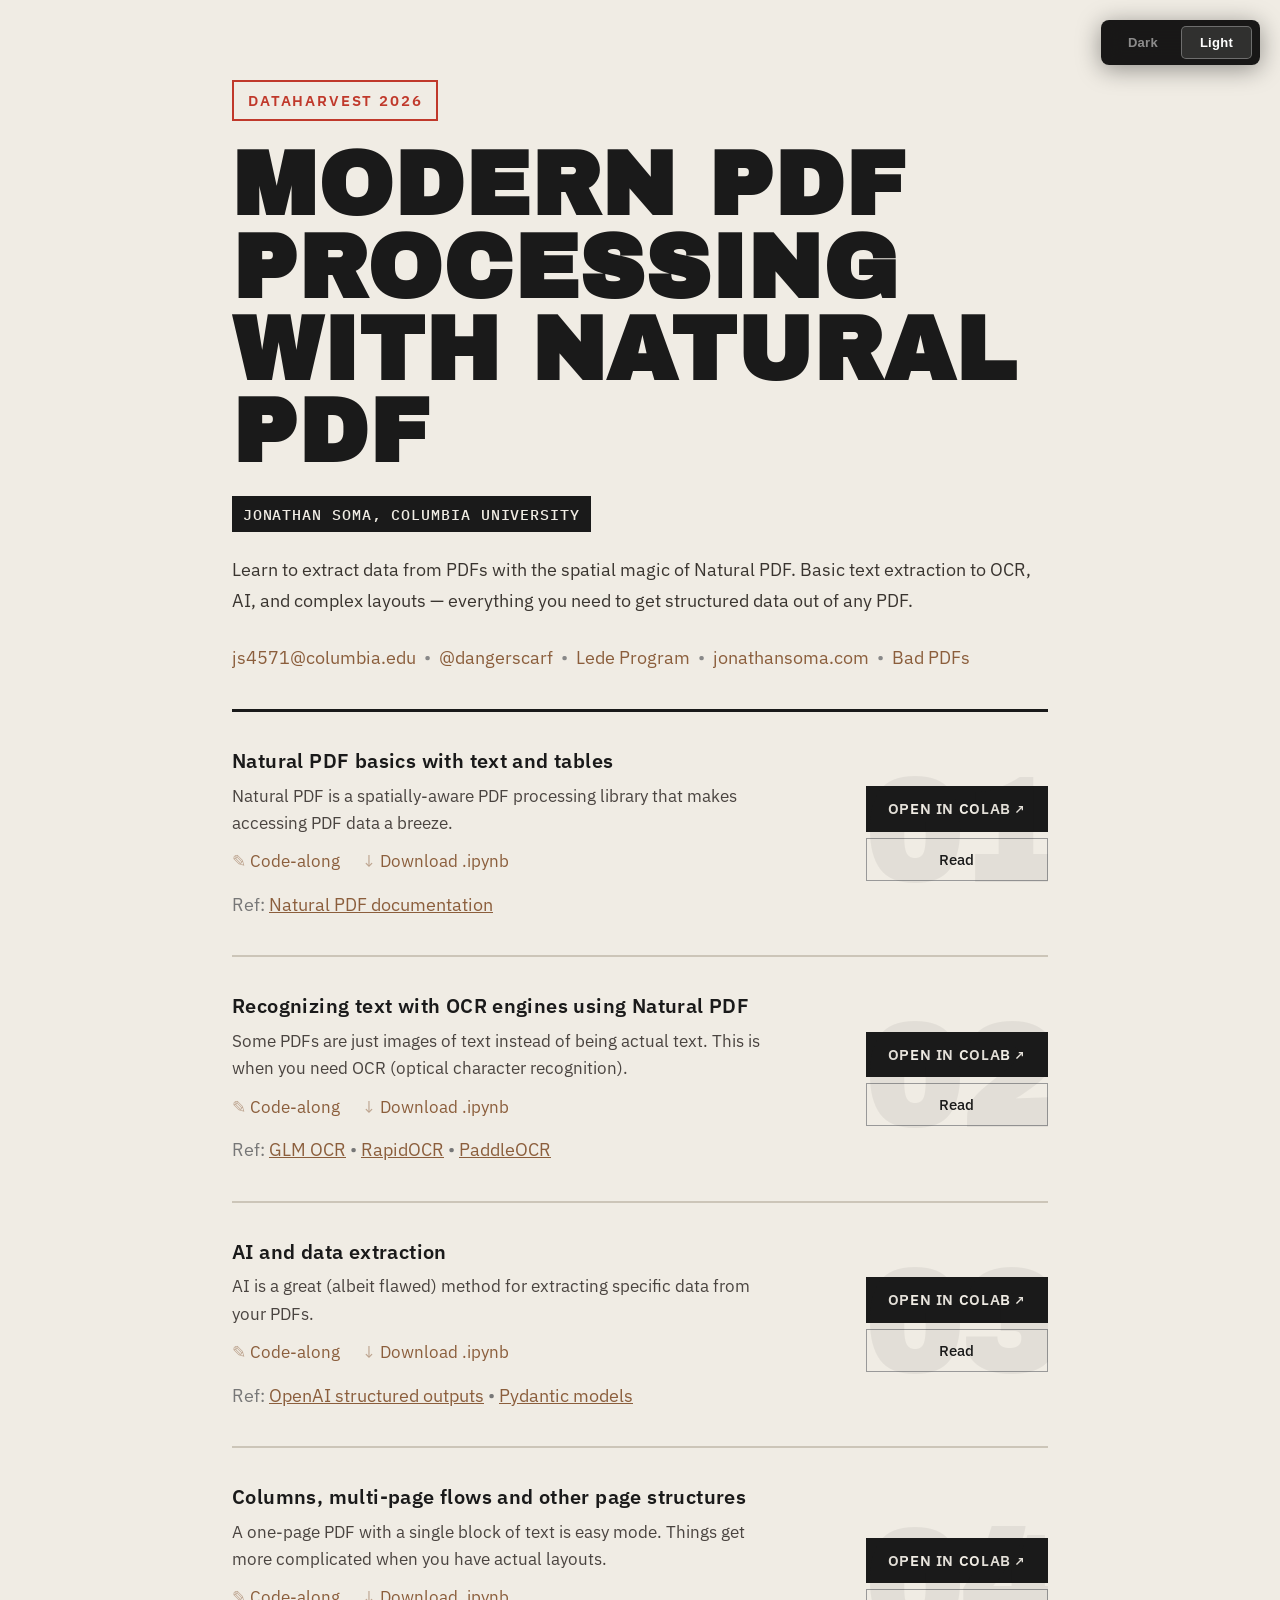
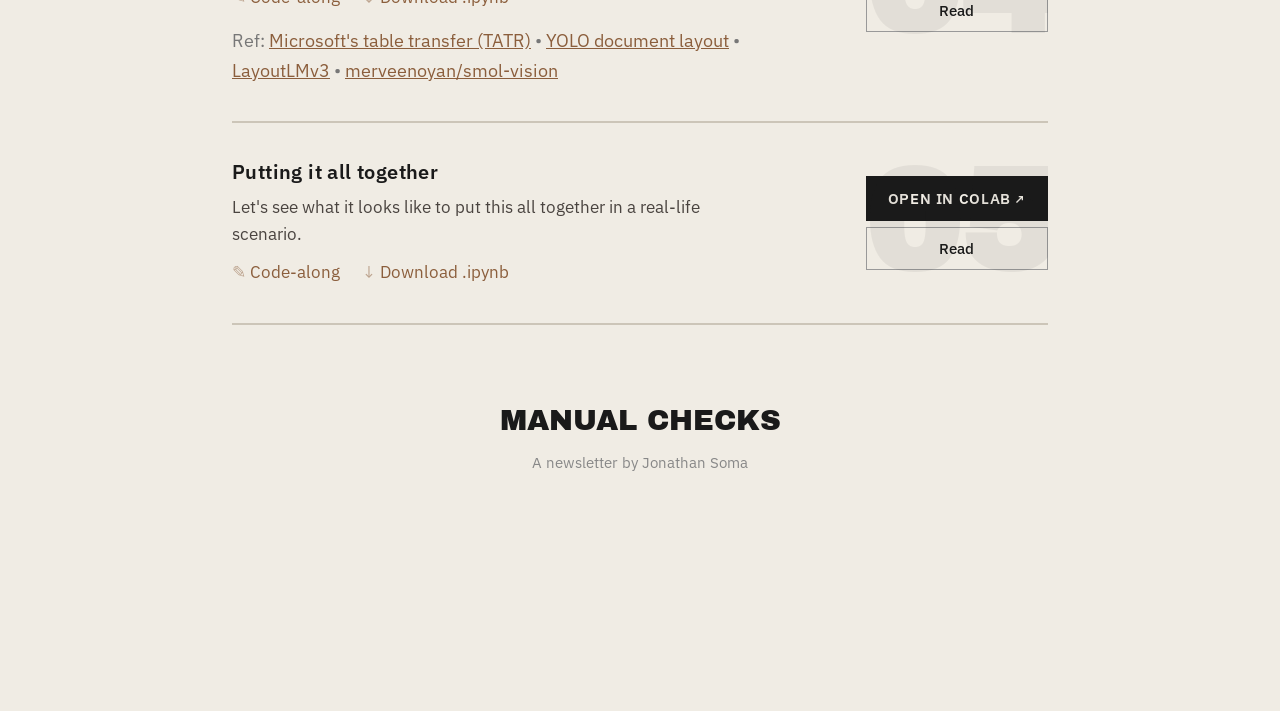
==== docs/index.html @ 84794b60 "Rebuild Natural PDF workshop" ====
<!DOCTYPE html>
<html lang="en">
<head>
    <meta charset="utf-8">
    <meta name="viewport" content="width=device-width, initial-scale=1">
    <title>Modern PDF processing with Natural PDF</title>

    <link rel="preconnect" href="https://fonts.googleapis.com">
    <link rel="preconnect" href="https://fonts.gstatic.com" crossorigin>
    <link href="https://fonts.googleapis.com/css2?family=Playfair+Display:ital,wght@0,400;0,700;1,400;1,700&family=Source+Serif+4:ital,opsz,wght@0,8..60,400;0,8..60,600;1,8..60,400&family=Inter:wght@400;500;600&family=Archivo+Black&family=IBM+Plex+Mono:wght@400;500&family=IBM+Plex+Sans:wght@400;500;600&display=swap" rel="stylesheet">
    <link rel="stylesheet" href="static/base.css">
    
<link rel="stylesheet" href="static/index.css">

    <script>
    // Set theme before paint to avoid FOUC
    (function(){var s=localStorage.getItem('theme');var t=s||(window.matchMedia('(prefers-color-scheme: light)').matches?'light':'dark');document.documentElement.className='theme-'+(t==='dark'?'noir':'broadsheet');})();
    </script>
</head>
<body>

<div class="theme-switcher">
    <button class="active" onclick="setTheme('dark', this)">Dark</button>
    <button onclick="setTheme('light', this)">Light</button>
</div>

<div class="page">
    
<header>
    <div class="conference-label">Dataharvest 2026</div>
    <h1 class="site-title">Modern PDF processing with Natural PDF</h1>
    <p class="site-author">Jonathan Soma, Columbia University</p>
    <div class="site-description"><p>Learn to extract data from PDFs with the spatial magic of Natural PDF. Basic text extraction to OCR, AI, and complex layouts — everything you need to get structured data out of any PDF.</p></div>
    
    <div class="site-meta-links">
        
            <a href="mailto:js4571@columbia.edu">js4571@columbia.edu</a> &nbsp;&bull;&nbsp; 
        
            <a href="https://x.com/dangerscarf">@dangerscarf</a> &nbsp;&bull;&nbsp; 
        
            <a href="https://ledeprogram.com/">Lede Program</a> &nbsp;&bull;&nbsp; 
        
            <a href="https://jonathansoma.com/">jonathansoma.com</a> &nbsp;&bull;&nbsp; 
        
            <a href="https://badpdfs.com/">Bad PDFs</a>
        
    </div>
    
</header>


<hr class="section-divider">




<div class="notebook-card">
    <div class="step-number">01</div>
    <div class="card-content">
        <h3 class="notebook-title"><a href="./natural-pdf/01-natural-pdf-basics-with-text-and-tables-ANSWERS.html">Natural PDF basics with text and tables</a></h3>
        <p class="notebook-desc">Natural PDF is a spatially-aware PDF processing library that makes accessing PDF data a breeze.</p>
        <div class="secondary-actions">
            <a href="https://colab.research.google.com/github/jsoma/natural-pdf-workshop/blob/main/docs/natural-pdf/01-natural-pdf-basics-with-text-and-tables.ipynb" class="action-codealong">Code-along</a>
            <a href="./natural-pdf/01-natural-pdf-basics-with-text-and-tables-ANSWERS.ipynb" class="action-download">Download .ipynb</a>
        </div>
        
        <div class="ref-links">
            <span>Ref:</span>
            
                <a href="https://jsoma.github.io/natural-pdf/">Natural PDF documentation</a>
            
        </div>
        
    </div>
    <div class="card-action">
        <a href="https://colab.research.google.com/github/jsoma/natural-pdf-workshop/blob/main/docs/natural-pdf/01-natural-pdf-basics-with-text-and-tables-ANSWERS.ipynb" class="primary-btn" target="_blank" rel="noopener">Open in Colab</a>
        <a href="./natural-pdf/01-natural-pdf-basics-with-text-and-tables-ANSWERS.html" class="read-btn">Read</a>
    </div>
</div>

<div class="notebook-card">
    <div class="step-number">02</div>
    <div class="card-content">
        <h3 class="notebook-title"><a href="./natural-pdf/02-ocr-and-ai-magic-ANSWERS.html">Recognizing text with OCR engines using Natural PDF</a></h3>
        <p class="notebook-desc">Some PDFs are just images of text instead of being actual text. This is when you need OCR (optical character recognition).</p>
        <div class="secondary-actions">
            <a href="https://colab.research.google.com/github/jsoma/natural-pdf-workshop/blob/main/docs/natural-pdf/02-ocr-and-ai-magic.ipynb" class="action-codealong">Code-along</a>
            <a href="./natural-pdf/02-ocr-and-ai-magic-ANSWERS.ipynb" class="action-download">Download .ipynb</a>
        </div>
        
        <div class="ref-links">
            <span>Ref:</span>
            
                <a href="https://huggingface.co/zai-org/GLM-OCR">GLM OCR</a> &bull; 
            
                <a href="https://github.com/rapidai/rapidocr">RapidOCR</a> &bull; 
            
                <a href="https://www.paddleocr.ai/latest/en/index.html">PaddleOCR</a>
            
        </div>
        
    </div>
    <div class="card-action">
        <a href="https://colab.research.google.com/github/jsoma/natural-pdf-workshop/blob/main/docs/natural-pdf/02-ocr-and-ai-magic-ANSWERS.ipynb" class="primary-btn" target="_blank" rel="noopener">Open in Colab</a>
        <a href="./natural-pdf/02-ocr-and-ai-magic-ANSWERS.html" class="read-btn">Read</a>
    </div>
</div>

<div class="notebook-card">
    <div class="step-number">03</div>
    <div class="card-content">
        <h3 class="notebook-title"><a href="./natural-pdf/03-ai-and-data-extraction-ANSWERS.html">AI and data extraction</a></h3>
        <p class="notebook-desc">AI is a great (albeit flawed) method for extracting specific data from your PDFs.</p>
        <div class="secondary-actions">
            <a href="https://colab.research.google.com/github/jsoma/natural-pdf-workshop/blob/main/docs/natural-pdf/03-ai-and-data-extraction.ipynb" class="action-codealong">Code-along</a>
            <a href="./natural-pdf/03-ai-and-data-extraction-ANSWERS.ipynb" class="action-download">Download .ipynb</a>
        </div>
        
        <div class="ref-links">
            <span>Ref:</span>
            
                <a href="https://platform.openai.com/docs/guides/structured-outputs">OpenAI structured outputs</a> &bull; 
            
                <a href="https://docs.pydantic.dev/latest/concepts/models/">Pydantic models</a>
            
        </div>
        
    </div>
    <div class="card-action">
        <a href="https://colab.research.google.com/github/jsoma/natural-pdf-workshop/blob/main/docs/natural-pdf/03-ai-and-data-extraction-ANSWERS.ipynb" class="primary-btn" target="_blank" rel="noopener">Open in Colab</a>
        <a href="./natural-pdf/03-ai-and-data-extraction-ANSWERS.html" class="read-btn">Read</a>
    </div>
</div>

<div class="notebook-card">
    <div class="step-number">04</div>
    <div class="card-content">
        <h3 class="notebook-title"><a href="./natural-pdf/04-page-structure-ANSWERS.html">Columns, multi-page flows and other page structures</a></h3>
        <p class="notebook-desc">A one-page PDF with a single block of text is easy mode. Things get more complicated when you have actual layouts.</p>
        <div class="secondary-actions">
            <a href="https://colab.research.google.com/github/jsoma/natural-pdf-workshop/blob/main/docs/natural-pdf/04-page-structure.ipynb" class="action-codealong">Code-along</a>
            <a href="./natural-pdf/04-page-structure-ANSWERS.ipynb" class="action-download">Download .ipynb</a>
        </div>
        
        <div class="ref-links">
            <span>Ref:</span>
            
                <a href="https://github.com/microsoft/table-transformer">Microsoft's table transfer (TATR)</a> &bull; 
            
                <a href="https://github.com/opendatalab/DocLayout-YOLO/">YOLO document layout</a> &bull; 
            
                <a href="https://huggingface.co/docs/transformers/en/model_doc/layoutlmv3">LayoutLMv3</a> &bull; 
            
                <a href="https://github.com/merveenoyan/smol-vision">merveenoyan/smol-vision</a>
            
        </div>
        
    </div>
    <div class="card-action">
        <a href="https://colab.research.google.com/github/jsoma/natural-pdf-workshop/blob/main/docs/natural-pdf/04-page-structure-ANSWERS.ipynb" class="primary-btn" target="_blank" rel="noopener">Open in Colab</a>
        <a href="./natural-pdf/04-page-structure-ANSWERS.html" class="read-btn">Read</a>
    </div>
</div>

<div class="notebook-card">
    <div class="step-number">05</div>
    <div class="card-content">
        <h3 class="notebook-title"><a href="./natural-pdf/05-final-boss-ANSWERS.html">Putting it all together</a></h3>
        <p class="notebook-desc">Let's see what it looks like to put this all together in a real-life scenario.</p>
        <div class="secondary-actions">
            <a href="https://colab.research.google.com/github/jsoma/natural-pdf-workshop/blob/main/docs/natural-pdf/05-final-boss.ipynb" class="action-codealong">Code-along</a>
            <a href="./natural-pdf/05-final-boss-ANSWERS.ipynb" class="action-download">Download .ipynb</a>
        </div>
        
    </div>
    <div class="card-action">
        <a href="https://colab.research.google.com/github/jsoma/natural-pdf-workshop/blob/main/docs/natural-pdf/05-final-boss-ANSWERS.ipynb" class="primary-btn" target="_blank" rel="noopener">Open in Colab</a>
        <a href="./natural-pdf/05-final-boss-ANSWERS.html" class="read-btn">Read</a>
    </div>
</div>




<footer class="site-footer">
    <div class="newsletter-signup">
        <p class="newsletter-title">Manual Checks</p>
<p class="newsletter-desc">A newsletter by Jonathan Soma</p>
<script async src="https://subscribe-forms.beehiiv.com/embed.js"></script>
<iframe src="https://subscribe-forms.beehiiv.com/74449fe6-9aee-4fca-81ec-c07b8588210f" class="newsletter-embed beehiiv-embed" data-test-id="beehiiv-embed" frameborder="0" scrolling="no"></iframe>

    </div>
</footer>


</div>

<script>
function setTheme(theme, btn) {
    var darkNames = {'dark':1, 'noir':1};
    var cls = darkNames[theme] ? 'noir' : 'broadsheet';
    document.documentElement.className = 'theme-' + cls;
    document.querySelectorAll('.theme-switcher button').forEach(function(b) { b.classList.remove('active'); });
    btn.classList.add('active');
    localStorage.setItem('theme', darkNames[theme] ? 'dark' : 'light');
}

// Sync button active state (theme already set by head script)
(function() {
    var saved = localStorage.getItem('theme');
    var theme = saved || (window.matchMedia('(prefers-color-scheme: light)').matches ? 'light' : 'dark');
    var label = theme === 'dark' ? 'Dark' : 'Light';
    document.querySelectorAll('.theme-switcher button').forEach(function(b) {
        b.classList.toggle('active', b.textContent.trim() === label);
    });
})();

window.matchMedia('(prefers-color-scheme: light)').addEventListener('change', function(e) {
    if (!localStorage.getItem('theme')) {
        var cls = e.matches ? 'broadsheet' : 'noir';
        document.documentElement.className = 'theme-' + cls;
        var label = e.matches ? 'Light' : 'Dark';
        document.querySelectorAll('.theme-switcher button').forEach(function(b) {
            b.classList.toggle('active', b.textContent.trim() === label);
        });
    }
});
</script>

<script>
// Detect blocked newsletter iframes and show a fallback link
(function() {
    function replaceWithLink(iframe, src) {
        var link = document.createElement('a');
        link.href = src;
        link.className = 'newsletter-fallback-btn';
        link.innerHTML = 'Subscribe to the newsletter &rarr;';
        iframe.replaceWith(link);
        // Also hide the beehiiv script tag if present
        var scripts = document.querySelectorAll('.newsletter-signup script');
        scripts.forEach(function(s) { s.remove(); });
    }
    document.querySelectorAll('.newsletter-signup iframe').forEach(function(iframe) {
        var src = iframe.src;
        if (!src) return;
        // Check iframe dimensions after it settles — blocked iframes
        // typically render as 0-height or very small
        var timer = setTimeout(function() {
            var h = iframe.offsetHeight || iframe.getBoundingClientRect().height;
            if (h < 20) {
                replaceWithLink(iframe, src);
            }
        }, 3000);
    });
})();
</script>
</body>
</html>
---- docs/static/base.css ----
/* ================================================================
   THEME SWITCHER
   ================================================================ */
.theme-switcher {
    position: fixed;
    top: 20px;
    right: 20px;
    z-index: 9999;
    display: flex;
    gap: 4px;
    padding: 6px 8px;
    border-radius: 8px;
    background: rgba(0,0,0,0.9);
    backdrop-filter: blur(10px);
    box-shadow: 0 4px 24px rgba(0,0,0,0.4);
}
.theme-switcher button {
    padding: 8px 18px;
    border: 1.5px solid transparent;
    border-radius: 5px;
    cursor: pointer;
    font-size: 13px;
    font-weight: 600;
    letter-spacing: 0.02em;
    transition: all 0.2s;
    color: rgba(255,255,255,0.5);
    background: transparent;
    font-family: -apple-system, sans-serif;
}
.theme-switcher button:hover {
    color: white;
}
.theme-switcher button.active {
    color: white;
    border-color: rgba(255,255,255,0.3);
    background: rgba(255,255,255,0.1);
}

/* ================================================================
   RESET
   ================================================================ */
*, *::before, *::after { box-sizing: border-box; margin: 0; padding: 0; }
a { text-decoration: none; }

/* ================================================================
   SHARED STRUCTURE
   ================================================================ */
body {
    min-height: 100vh;
    transition: background-color 0.5s;
}
.page {
    max-width: 860px;
    margin: 0 auto;
    padding: 80px 32px 120px;
}

/* ================================================================
   NEWSLETTER FALLBACK BUTTON
   ================================================================ */
.newsletter-fallback-btn {
    display: inline-block;
    padding: 12px 28px;
    border-radius: 4px;
    font-weight: 600;
    letter-spacing: 0.03em;
    text-decoration: none;
    transition: all 0.15s;
    margin-top: 0.5em;
}
.theme-noir .newsletter-fallback-btn {
    font-family: 'Inter', sans-serif;
    font-size: 0.85em;
    color: #111;
    background: #c0392b;
    border: 1px solid #c0392b;
}
.theme-noir .newsletter-fallback-btn:hover {
    background: #e74c3c;
    border-color: #e74c3c;
}
.theme-broadsheet .newsletter-fallback-btn {
    font-family: 'IBM Plex Sans', sans-serif;
    font-size: 0.9em;
    color: #f0ece4;
    background: #c0392b;
    border: 2px solid #c0392b;
    text-transform: uppercase;
}
.theme-broadsheet .newsletter-fallback-btn:hover {
    background: #a02a1e;
    border-color: #a02a1e;
}

/* ================================================================
   RESPONSIVE
   ================================================================ */
@media (max-width: 640px) {
    .theme-switcher {
        top: auto;
        bottom: 12px;
        right: 12px;
        left: 12px;
        justify-content: center;
    }
    .page { padding: 60px 20px 100px; }
}
---- docs/static/index.css ----
/* ================================================================
   SHARED STRUCTURAL
   ================================================================ */
.notebook-card { position: relative; }

.secondary-actions {
    display: flex;
    flex-wrap: wrap;
    gap: 0.3em 1.2em;
    margin-top: 0.6em;
}
.secondary-actions a {
    transition: all 0.15s;
}

.ref-links {
    margin-top: 0.8em;
}
.ref-links span {
    display: inline;
}
.ref-links a {
    transition: color 0.15s;
}

.primary-btn::after {
    content: ' \2197';
    font-size: 0.85em;
}

.action-codealong::before {
    content: '\270E  ';
    opacity: 0.5;
}
.action-download::before {
    content: '\2193  ';
    opacity: 0.5;
}

.section-downloads {
    margin-top: 1.5em;
}
.section-download-btn::before {
    content: '\2193  ';
    opacity: 0.5;
}

/* ================================================================

   THEME: NOIR
   Dark, editorial. Giant italic serif. Ruled rows.

   ================================================================ */
.theme-noir {
    background: #111;
    color: #999;
    font-family: 'Source Serif 4', Georgia, serif;
    font-size: 19px;
    line-height: 1.6;
}

.theme-noir .page { max-width: 820px; }

.theme-noir .conference-label {
    font-family: 'Inter', sans-serif;
    font-size: 0.7em;
    font-weight: 600;
    letter-spacing: 0.18em;
    text-transform: uppercase;
    color: #c0392b;
    margin-bottom: 1.2em;
}

.theme-noir .site-title {
    font-family: 'Playfair Display', serif;
    font-size: clamp(3.2em, 7vw, 5em);
    font-weight: 400;
    font-style: italic;
    color: #f0ece4;
    line-height: 1.08;
    margin-bottom: 0.4em;
    letter-spacing: -0.01em;
}

.theme-noir .site-author {
    font-family: 'Inter', sans-serif;
    font-size: 0.85em;
    color: #666;
    margin-bottom: 1.2em;
}

.theme-noir .site-description {
    font-size: 1em;
    color: #777;
    line-height: 1.65;
    margin-bottom: 0.3em;
}
.theme-noir .site-description strong {
    color: #e8e4dc;
    font-weight: 600;
}

.theme-noir .site-meta-links {
    font-family: 'Inter', sans-serif;
    font-size: 0.85em;
    color: #555;
    margin-top: 1.5em;
}
.theme-noir .site-meta-links a {
    color: #888;
}
.theme-noir .site-meta-links a:hover {
    color: #f0ece4;
}

.theme-noir .section-divider {
    border: none;
    margin: 2em 0 0;
}

.theme-noir .section-download-btn {
    display: inline-block;
    font-family: 'Inter', sans-serif;
    font-size: 0.8em;
    color: #bbb;
    letter-spacing: 0.02em;
    transition: color 0.15s;
}
.theme-noir .section-download-btn:hover {
    color: #e8e4dc;
}

.theme-noir .notebook-card {
    display: grid;
    grid-template-columns: 48px 1fr auto;
    gap: 0 24px;
    align-items: start;
    padding: 1.8em 0;
    border-top: 1px solid #222;
}
.theme-noir .notebook-card:last-of-type {
    border-bottom: 1px solid #222;
}

.theme-noir .step-number {
    font-family: 'Playfair Display', serif;
    font-size: 1.05em;
    color: #c0392b;
    padding-top: 2px;
    font-style: italic;
}

.theme-noir .card-content {
    min-width: 0;
}

.theme-noir .notebook-title {
    font-family: 'Inter', sans-serif;
    font-size: 0.9em;
    font-weight: 600;
    color: #e8e4dc;
    margin-bottom: 0.35em;
    line-height: 1.3;
}
.theme-noir .notebook-title a {
    color: inherit;
}
.theme-noir .notebook-title a:hover {
    color: #c0392b;
}

.theme-noir .notebook-desc {
    font-size: 0.9em;
    color: #666;
    line-height: 1.55;
}

.theme-noir .card-action {
    padding-top: 2px;
    display: flex;
    flex-direction: column;
    gap: 6px;
}

.theme-noir .primary-btn {
    display: inline-block;
    font-family: 'Inter', sans-serif;
    font-size: 0.7em;
    font-weight: 500;
    color: #e8e4dc;
    border: 1px solid #444;
    padding: 8px 20px;
    border-radius: 4px;
    white-space: nowrap;
    transition: all 0.15s;
}
.theme-noir .primary-btn:hover {
    border-color: #e8e4dc;
    background: #e8e4dc;
    color: #111;
}

.theme-noir .read-btn {
    display: inline-block;
    font-family: 'Inter', sans-serif;
    font-size: 0.7em;
    font-weight: 500;
    color: #888;
    border: 1px solid #333;
    padding: 7px 20px;
    border-radius: 4px;
    white-space: nowrap;
    transition: all 0.15s;
    text-align: center;
}
.theme-noir .read-btn:hover {
    color: #e8e4dc;
    border-color: #666;
}

.theme-noir .secondary-actions {
    grid-column: 2 / -1;
    margin-top: 0.6em;
    margin-bottom: 0.3em;
}
.theme-noir .secondary-actions a {
    font-family: 'Inter', sans-serif;
    font-size: 0.8em;
    color: #bbb;
    letter-spacing: 0.02em;
}
.theme-noir .secondary-actions a:hover {
    color: #e8e4dc;
}

.theme-noir .ref-links {
    grid-column: 2 / -1;
    font-family: 'Inter', sans-serif;
    font-size: 0.85em;
    color: #555;
}
.theme-noir .ref-links span { color: #555; }
.theme-noir .ref-links a { color: #9a8a7a; }
.theme-noir .ref-links a:hover { color: #c0392b; }

.theme-noir .site-footer {
    margin-top: 4em;
    font-family: 'Inter', sans-serif;
}
.theme-noir .newsletter-title {
    font-family: 'Playfair Display', serif;
    font-size: 1.5em;
    font-style: italic;
    color: #e8e4dc;
    margin-bottom: 0.2em;
}
.theme-noir .newsletter-desc {
    font-size: 0.8em;
    color: #666;
    margin-bottom: 0.5em;
}
.theme-noir .newsletter-signup {
    background: #111;
    text-align: center;
}
.theme-noir .newsletter-embed {
    width: 100%;
    max-width: 480px;
    height: 100px;
}

/* ================================================================

   THEME: BROADSHEET
   Light, massive condensed type. Monospace body.

   ================================================================ */
.theme-broadsheet {
    background: #f0ece4;
    color: #3a3530;
    font-family: 'IBM Plex Sans', -apple-system, sans-serif;
    font-size: 18px;
    line-height: 1.65;
}

.theme-broadsheet .page { max-width: 880px; }

.theme-broadsheet .conference-label {
    display: inline-block;
    font-family: 'IBM Plex Sans', sans-serif;
    font-size: 0.85em;
    font-weight: 600;
    letter-spacing: 0.12em;
    text-transform: uppercase;
    color: #c0392b;
    border: 2px solid #c0392b;
    padding: 6px 14px;
    margin-bottom: 1.5em;
}

.theme-broadsheet .site-title {
    font-family: 'Archivo Black', Impact, sans-serif;
    font-size: clamp(2.8em, 7vw, 5em);
    font-weight: 800;
    color: #1a1a1a;
    line-height: 0.92;
    text-transform: uppercase;
    margin-bottom: 0.25em;
    letter-spacing: 0.01em;
}

.theme-broadsheet .site-author {
    display: inline-block;
    font-family: 'IBM Plex Mono', monospace;
    font-size: 0.85em;
    font-weight: 500;
    text-transform: uppercase;
    letter-spacing: 0.06em;
    color: #f0ece4;
    background: #1a1a1a;
    padding: 0.35em 0.7em;
    margin-bottom: 1.5em;
}

.theme-broadsheet .site-description {
    font-size: 1em;
    color: #3a3530;
    line-height: 1.7;
    margin-bottom: 0.3em;
}
.theme-broadsheet .site-description strong {
    color: #1a1a1a;
    font-weight: 600;
    text-decoration: underline;
    text-decoration-thickness: 2px;
    text-underline-offset: 3px;
}

.theme-broadsheet .site-meta-links {
    font-size: 1em;
    color: #888;
    margin-top: 1.5em;
}
.theme-broadsheet .site-meta-links a { color: #8b5e3c; }
.theme-broadsheet .site-meta-links a:hover { color: #c0392b; }

.theme-broadsheet .section-divider {
    border: none;
    border-top: 3px solid #1a1a1a;
    margin: 2em 0 0;
}

.theme-broadsheet .section-download-btn {
    display: inline-block;
    font-size: 0.95em;
    color: #8b5e3c;
    transition: color 0.15s;
}
.theme-broadsheet .section-download-btn:hover {
    color: #c0392b;
}

.theme-broadsheet .notebook-card {
    display: grid;
    grid-template-columns: 1fr auto;
    gap: 0 32px;
    align-items: start;
    padding: 2em 0;
    border-bottom: 2px solid #ccc5b8;
    overflow: hidden;
}

.theme-broadsheet .step-number {
    position: absolute;
    right: -8px;
    top: 50%;
    transform: translateY(-50%);
    font-family: 'Archivo Black', Impact, sans-serif;
    font-size: 8em;
    font-weight: 900;
    color: #1a1a1a;
    opacity: 0.06;
    line-height: 1;
    pointer-events: none;
}

.theme-broadsheet .card-content { min-width: 0; }

.theme-broadsheet .notebook-title {
    font-family: 'IBM Plex Sans', sans-serif;
    font-size: 1.1em;
    font-weight: 600;
    color: #1a1a1a;
    margin-bottom: 0.4em;
    line-height: 1.3;
    letter-spacing: 0.02em;
}
.theme-broadsheet .notebook-title a {
    color: inherit;
}
.theme-broadsheet .notebook-title a:hover {
    color: #c0392b;
}

.theme-broadsheet .notebook-desc {
    font-size: 0.95em;
    color: #4a4440;
    line-height: 1.6;
    max-width: 540px;
}

.theme-broadsheet .card-action {
    padding-top: 0;
    align-self: center;
    display: flex;
    flex-direction: column;
    gap: 6px;
}

.theme-broadsheet .primary-btn {
    display: inline-block;
    font-family: 'IBM Plex Sans', sans-serif;
    font-size: 0.85em;
    font-weight: 600;
    text-transform: uppercase;
    letter-spacing: 0.04em;
    color: #f0ece4;
    background: #1a1a1a;
    padding: 10px 22px;
    white-space: nowrap;
    transition: all 0.15s;
    text-align: center;
}
.theme-broadsheet .primary-btn:hover {
    background: #c0392b;
}

.theme-broadsheet .read-btn {
    display: inline-block;
    font-family: 'IBM Plex Sans', sans-serif;
    font-size: 0.85em;
    font-weight: 500;
    color: #1a1a1a;
    border: 1.5px solid #999;
    padding: 8px 22px;
    white-space: nowrap;
    transition: all 0.15s;
    text-align: center;
}
.theme-broadsheet .read-btn:hover {
    border-color: #1a1a1a;
    background: #1a1a1a;
    color: #f0ece4;
}

.theme-broadsheet .secondary-actions {
    grid-column: 1 / -1;
}
.theme-broadsheet .secondary-actions a {
    font-size: 0.95em;
    color: #8b5e3c;
}
.theme-broadsheet .secondary-actions a:hover { color: #c0392b; }

.theme-broadsheet .ref-links {
    grid-column: 1 / -1;
    font-size: 1em;
    color: #777;
}
.theme-broadsheet .ref-links span { color: #777; }
.theme-broadsheet .ref-links a { color: #8b5e3c; text-decoration: underline; }
.theme-broadsheet .ref-links a:hover { color: #c0392b; }

.theme-broadsheet .site-footer {
    margin-top: 4em;
}
.theme-broadsheet .newsletter-title {
    font-family: 'Archivo Black', sans-serif;
    font-size: 1.6em;
    text-transform: uppercase;
    color: #1a1a1a;
    margin-bottom: 0.2em;
}
.theme-broadsheet .newsletter-desc {
    font-size: 0.85em;
    color: #888;
    margin-bottom: 0.5em;
}
.theme-broadsheet .newsletter-signup {
    background: #f0ece4;
    text-align: center;
}
.theme-broadsheet .newsletter-embed {
    width: 100%;
    max-width: 480px;
    height: 100px;
}

/* ================================================================
   RESPONSIVE
   ================================================================ */
@media (max-width: 640px) {
    .theme-noir .notebook-card,
    .theme-broadsheet .notebook-card {
        grid-template-columns: 1fr;
        gap: 0.5em 0;
    }
    .theme-noir .step-number { margin-bottom: 0.3em; }
    .theme-broadsheet .step-number { display: none; }
    .theme-noir .card-action,
    .theme-broadsheet .card-action {
        grid-column: 1;
        margin-top: 0.8em;
    }
    .theme-noir .primary-btn,
    .theme-broadsheet .primary-btn,
    .theme-noir .read-btn,
    .theme-broadsheet .read-btn {
        text-align: center;
    }
    .theme-noir .secondary-actions,
    .theme-broadsheet .secondary-actions,
    .theme-noir .ref-links,
    .theme-broadsheet .ref-links {
        grid-column: 1;
    }
}
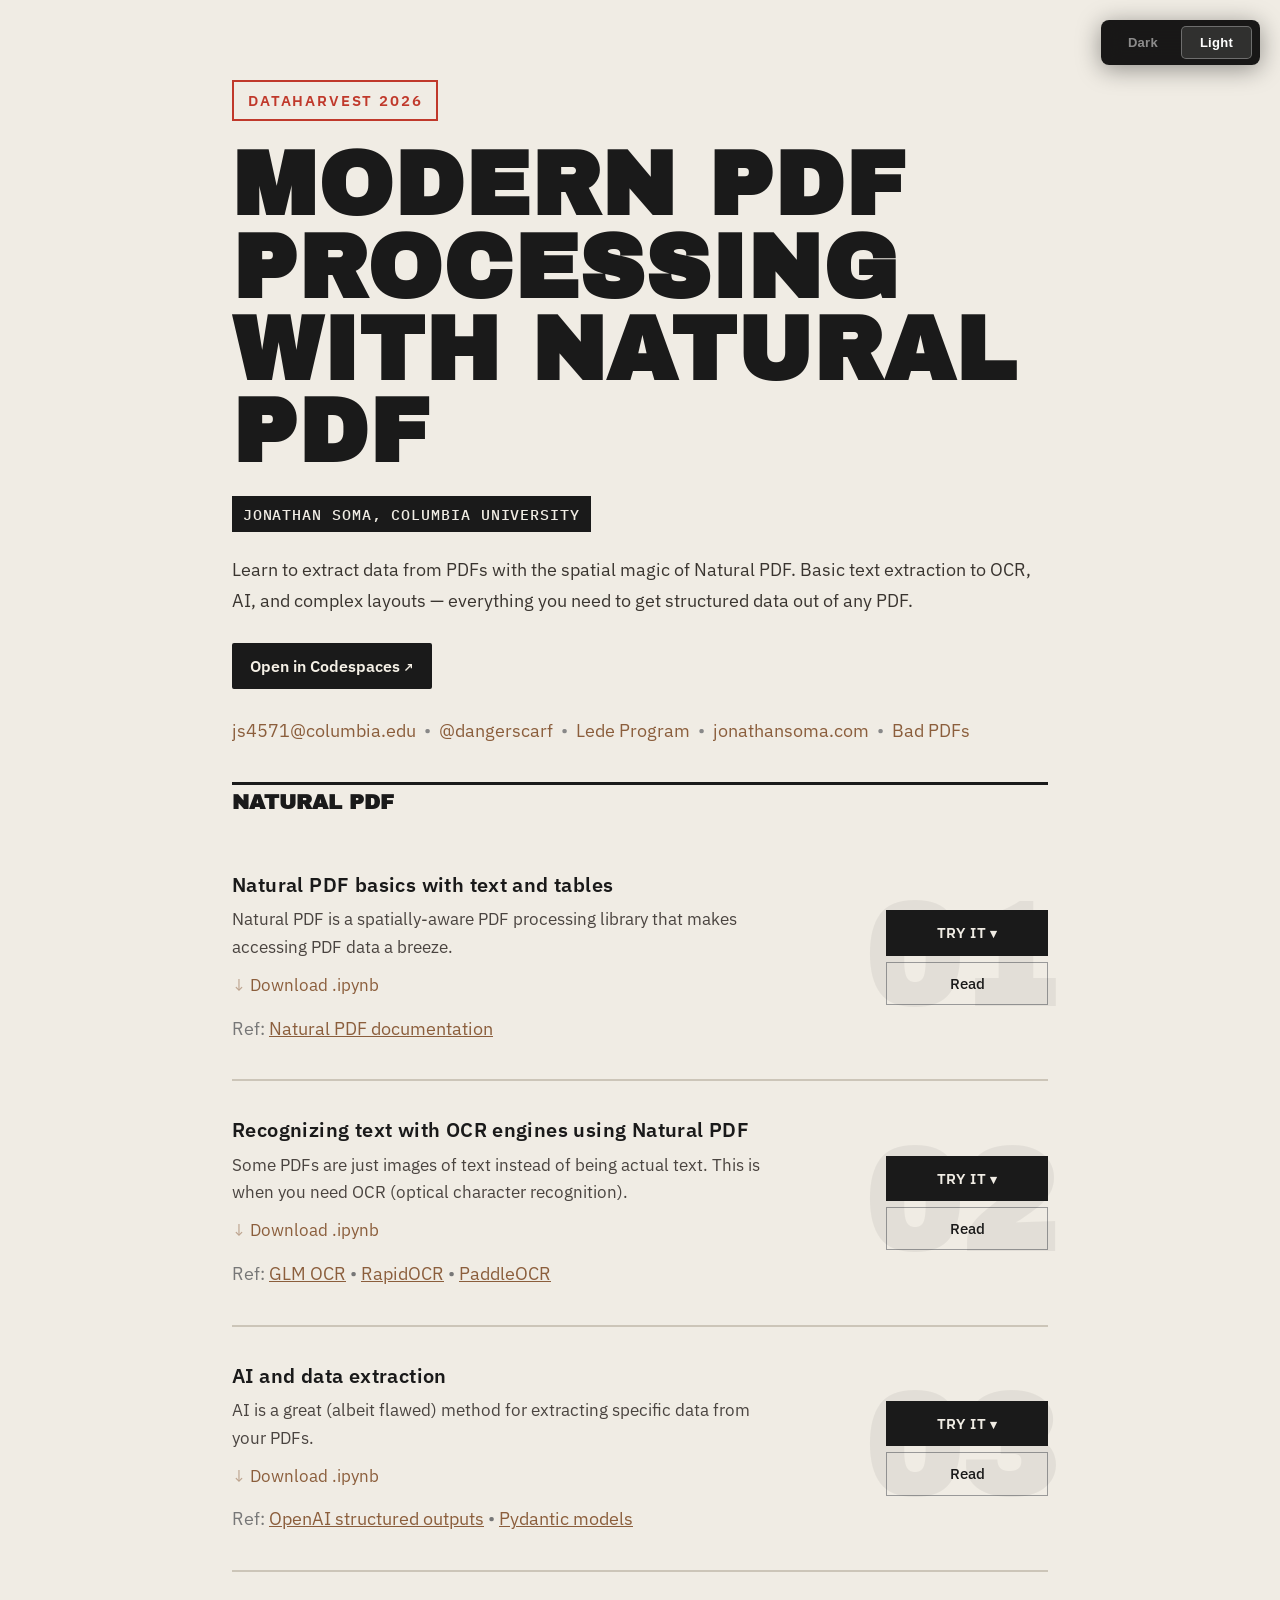
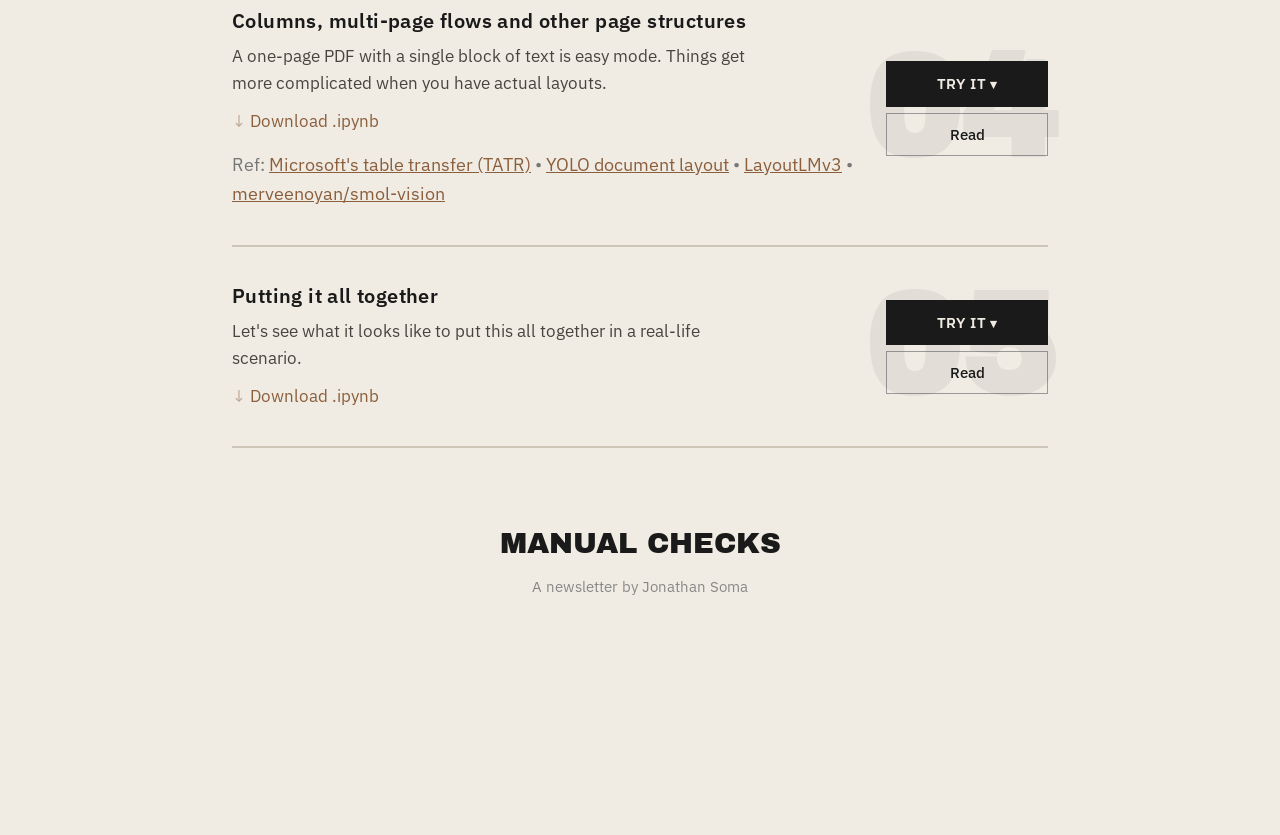
==== commit 322316e7: "devcontainer" ====
--- a/docs/index.html
+++ b/docs/index.html
@@ -4,6 +4,29 @@
     <meta charset="utf-8">
     <meta name="viewport" content="width=device-width, initial-scale=1">
     <title>Modern PDF processing with Natural PDF</title>
+    
+    <meta name="description" content="Learn to extract data from PDFs with the spatial magic of Natural PDF. Basic text extraction to OCR, AI, and complex layouts — everything you need to get structured data out of any PDF.">
+    <meta name="author" content="Jonathan Soma, Columbia University">
+    <link rel="canonical" href="https://jsoma.github.io/natural-pdf-workshop/">
+    
+    
+    
+    <meta property="og:title" content="Modern PDF processing with Natural PDF">
+    <meta property="og:description" content="Learn to extract data from PDFs with the spatial magic of Natural PDF. Basic text extraction to OCR, AI, and complex layouts — everything you need to get structured data out of any PDF.">
+    <meta property="og:type" content="website">
+    <meta property="og:url" content="https://jsoma.github.io/natural-pdf-workshop/">
+    <meta property="og:site_name" content="Modern PDF processing with Natural PDF">
+    <meta property="og:image" content="https://jsoma.github.io/natural-pdf-workshop/social-image.svg">
+    <meta property="og:image:width" content="1200">
+    <meta property="og:image:height" content="630">
+    <meta property="og:image:alt" content="Modern PDF processing with Natural PDF preview">
+    <meta name="twitter:card" content="summary_large_image">
+    <meta name="twitter:title" content="Modern PDF processing with Natural PDF">
+    <meta name="twitter:description" content="Learn to extract data from PDFs with the spatial magic of Natural PDF. Basic text extraction to OCR, AI, and complex layouts — everything you need to get structured data out of any PDF.">
+    <meta name="twitter:image" content="https://jsoma.github.io/natural-pdf-workshop/social-image.svg">
+    <meta name="twitter:image:alt" content="Modern PDF processing with Natural PDF preview">
+    <meta name="twitter:creator" content="@dangerscarf">
+    
 
     <link rel="preconnect" href="https://fonts.googleapis.com">
     <link rel="preconnect" href="https://fonts.gstatic.com" crossorigin>
@@ -32,6 +55,14 @@
     <p class="site-author">Jonathan Soma, Columbia University</p>
     <div class="site-description"><p>Learn to extract data from PDFs with the spatial magic of Natural PDF. Basic text extraction to OCR, AI, and complex layouts — everything you need to get structured data out of any PDF.</p></div>
     
+    <div class="site-actions">
+        
+        <a href="https://codespaces.new/jsoma/natural-pdf-workshop?ref=main" class="site-action-btn site-action-codespaces site-action-highlight" target="_blank" rel="noopener">Open in Codespaces</a>
+        
+    </div>
+    
+    
+    
     <div class="site-meta-links">
         
             <a href="mailto:js4571@columbia.edu">js4571@columbia.edu</a> &nbsp;&bull;&nbsp; 
@@ -50,7 +81,7 @@
 
 
 <hr class="section-divider">
-
+<h2 class="section-title">Natural PDF</h2>
 
 
 
@@ -59,10 +90,13 @@
     <div class="card-content">
         <h3 class="notebook-title"><a href="./natural-pdf/01-natural-pdf-basics-with-text-and-tables-ANSWERS.html">Natural PDF basics with text and tables</a></h3>
         <p class="notebook-desc">Natural PDF is a spatially-aware PDF processing library that makes accessing PDF data a breeze.</p>
-        <div class="secondary-actions">
-            <a href="https://colab.research.google.com/github/jsoma/natural-pdf-workshop/blob/main/docs/natural-pdf/01-natural-pdf-basics-with-text-and-tables.ipynb" class="action-codealong">Code-along</a>
-            <a href="./natural-pdf/01-natural-pdf-basics-with-text-and-tables-ANSWERS.ipynb" class="action-download">Download .ipynb</a>
-        </div>
+        
+        <div class="secondary-actions">
+            
+            <a href="./natural-pdf/01-natural-pdf-basics-with-text-and-tables-ANSWERS.ipynb" class="action-download" download>Download .ipynb</a>
+            
+        </div>
+        
         
         <div class="ref-links">
             <span>Ref:</span>
@@ -73,7 +107,20 @@
         
     </div>
     <div class="card-action">
-        <a href="https://colab.research.google.com/github/jsoma/natural-pdf-workshop/blob/main/docs/natural-pdf/01-natural-pdf-basics-with-text-and-tables-ANSWERS.ipynb" class="primary-btn" target="_blank" rel="noopener">Open in Colab</a>
+        
+        <details class="try-menu">
+            <summary class="primary-btn">Try it</summary>
+            <div class="try-options">
+                
+                <a href="https://colab.research.google.com/github/jsoma/natural-pdf-workshop/blob/main/docs/natural-pdf/01-natural-pdf-basics-with-text-and-tables-ANSWERS.ipynb" target="_blank" rel="noopener">Open in Colab</a>
+                
+                <a href="https://colab.research.google.com/github/jsoma/natural-pdf-workshop/blob/main/docs/natural-pdf/01-natural-pdf-basics-with-text-and-tables.ipynb" target="_blank" rel="noopener">Colab (code-along)</a>
+                
+                <a href="https://codespaces.new/jsoma/natural-pdf-workshop?ref=main" target="_blank" rel="noopener">Codespaces</a>
+                
+            </div>
+        </details>
+        
         <a href="./natural-pdf/01-natural-pdf-basics-with-text-and-tables-ANSWERS.html" class="read-btn">Read</a>
     </div>
 </div>
@@ -83,10 +130,13 @@
     <div class="card-content">
         <h3 class="notebook-title"><a href="./natural-pdf/02-ocr-and-ai-magic-ANSWERS.html">Recognizing text with OCR engines using Natural PDF</a></h3>
         <p class="notebook-desc">Some PDFs are just images of text instead of being actual text. This is when you need OCR (optical character recognition).</p>
-        <div class="secondary-actions">
-            <a href="https://colab.research.google.com/github/jsoma/natural-pdf-workshop/blob/main/docs/natural-pdf/02-ocr-and-ai-magic.ipynb" class="action-codealong">Code-along</a>
-            <a href="./natural-pdf/02-ocr-and-ai-magic-ANSWERS.ipynb" class="action-download">Download .ipynb</a>
-        </div>
+        
+        <div class="secondary-actions">
+            
+            <a href="./natural-pdf/02-ocr-and-ai-magic-ANSWERS.ipynb" class="action-download" download>Download .ipynb</a>
+            
+        </div>
+        
         
         <div class="ref-links">
             <span>Ref:</span>
@@ -101,7 +151,20 @@
         
     </div>
     <div class="card-action">
-        <a href="https://colab.research.google.com/github/jsoma/natural-pdf-workshop/blob/main/docs/natural-pdf/02-ocr-and-ai-magic-ANSWERS.ipynb" class="primary-btn" target="_blank" rel="noopener">Open in Colab</a>
+        
+        <details class="try-menu">
+            <summary class="primary-btn">Try it</summary>
+            <div class="try-options">
+                
+                <a href="https://colab.research.google.com/github/jsoma/natural-pdf-workshop/blob/main/docs/natural-pdf/02-ocr-and-ai-magic-ANSWERS.ipynb" target="_blank" rel="noopener">Open in Colab</a>
+                
+                <a href="https://colab.research.google.com/github/jsoma/natural-pdf-workshop/blob/main/docs/natural-pdf/02-ocr-and-ai-magic.ipynb" target="_blank" rel="noopener">Colab (code-along)</a>
+                
+                <a href="https://codespaces.new/jsoma/natural-pdf-workshop?ref=main" target="_blank" rel="noopener">Codespaces</a>
+                
+            </div>
+        </details>
+        
         <a href="./natural-pdf/02-ocr-and-ai-magic-ANSWERS.html" class="read-btn">Read</a>
     </div>
 </div>
@@ -111,10 +174,13 @@
     <div class="card-content">
         <h3 class="notebook-title"><a href="./natural-pdf/03-ai-and-data-extraction-ANSWERS.html">AI and data extraction</a></h3>
         <p class="notebook-desc">AI is a great (albeit flawed) method for extracting specific data from your PDFs.</p>
-        <div class="secondary-actions">
-            <a href="https://colab.research.google.com/github/jsoma/natural-pdf-workshop/blob/main/docs/natural-pdf/03-ai-and-data-extraction.ipynb" class="action-codealong">Code-along</a>
-            <a href="./natural-pdf/03-ai-and-data-extraction-ANSWERS.ipynb" class="action-download">Download .ipynb</a>
-        </div>
+        
+        <div class="secondary-actions">
+            
+            <a href="./natural-pdf/03-ai-and-data-extraction-ANSWERS.ipynb" class="action-download" download>Download .ipynb</a>
+            
+        </div>
+        
         
         <div class="ref-links">
             <span>Ref:</span>
@@ -127,7 +193,20 @@
         
     </div>
     <div class="card-action">
-        <a href="https://colab.research.google.com/github/jsoma/natural-pdf-workshop/blob/main/docs/natural-pdf/03-ai-and-data-extraction-ANSWERS.ipynb" class="primary-btn" target="_blank" rel="noopener">Open in Colab</a>
+        
+        <details class="try-menu">
+            <summary class="primary-btn">Try it</summary>
+            <div class="try-options">
+                
+                <a href="https://colab.research.google.com/github/jsoma/natural-pdf-workshop/blob/main/docs/natural-pdf/03-ai-and-data-extraction-ANSWERS.ipynb" target="_blank" rel="noopener">Open in Colab</a>
+                
+                <a href="https://colab.research.google.com/github/jsoma/natural-pdf-workshop/blob/main/docs/natural-pdf/03-ai-and-data-extraction.ipynb" target="_blank" rel="noopener">Colab (code-along)</a>
+                
+                <a href="https://codespaces.new/jsoma/natural-pdf-workshop?ref=main" target="_blank" rel="noopener">Codespaces</a>
+                
+            </div>
+        </details>
+        
         <a href="./natural-pdf/03-ai-and-data-extraction-ANSWERS.html" class="read-btn">Read</a>
     </div>
 </div>
@@ -137,15 +216,18 @@
     <div class="card-content">
         <h3 class="notebook-title"><a href="./natural-pdf/04-page-structure-ANSWERS.html">Columns, multi-page flows and other page structures</a></h3>
         <p class="notebook-desc">A one-page PDF with a single block of text is easy mode. Things get more complicated when you have actual layouts.</p>
-        <div class="secondary-actions">
-            <a href="https://colab.research.google.com/github/jsoma/natural-pdf-workshop/blob/main/docs/natural-pdf/04-page-structure.ipynb" class="action-codealong">Code-along</a>
-            <a href="./natural-pdf/04-page-structure-ANSWERS.ipynb" class="action-download">Download .ipynb</a>
-        </div>
+        
+        <div class="secondary-actions">
+            
+            <a href="./natural-pdf/04-page-structure-ANSWERS.ipynb" class="action-download" download>Download .ipynb</a>
+            
+        </div>
+        
         
         <div class="ref-links">
             <span>Ref:</span>
             
-                <a href="https://github.com/microsoft/table-transformer">Microsoft's table transfer (TATR)</a> &bull; 
+                <a href="https://github.com/microsoft/table-transformer">Microsoft&#39;s table transfer (TATR)</a> &bull; 
             
                 <a href="https://github.com/opendatalab/DocLayout-YOLO/">YOLO document layout</a> &bull; 
             
@@ -157,7 +239,20 @@
         
     </div>
     <div class="card-action">
-        <a href="https://colab.research.google.com/github/jsoma/natural-pdf-workshop/blob/main/docs/natural-pdf/04-page-structure-ANSWERS.ipynb" class="primary-btn" target="_blank" rel="noopener">Open in Colab</a>
+        
+        <details class="try-menu">
+            <summary class="primary-btn">Try it</summary>
+            <div class="try-options">
+                
+                <a href="https://colab.research.google.com/github/jsoma/natural-pdf-workshop/blob/main/docs/natural-pdf/04-page-structure-ANSWERS.ipynb" target="_blank" rel="noopener">Open in Colab</a>
+                
+                <a href="https://colab.research.google.com/github/jsoma/natural-pdf-workshop/blob/main/docs/natural-pdf/04-page-structure.ipynb" target="_blank" rel="noopener">Colab (code-along)</a>
+                
+                <a href="https://codespaces.new/jsoma/natural-pdf-workshop?ref=main" target="_blank" rel="noopener">Codespaces</a>
+                
+            </div>
+        </details>
+        
         <a href="./natural-pdf/04-page-structure-ANSWERS.html" class="read-btn">Read</a>
     </div>
 </div>
@@ -166,15 +261,31 @@
     <div class="step-number">05</div>
     <div class="card-content">
         <h3 class="notebook-title"><a href="./natural-pdf/05-final-boss-ANSWERS.html">Putting it all together</a></h3>
-        <p class="notebook-desc">Let's see what it looks like to put this all together in a real-life scenario.</p>
-        <div class="secondary-actions">
-            <a href="https://colab.research.google.com/github/jsoma/natural-pdf-workshop/blob/main/docs/natural-pdf/05-final-boss.ipynb" class="action-codealong">Code-along</a>
-            <a href="./natural-pdf/05-final-boss-ANSWERS.ipynb" class="action-download">Download .ipynb</a>
-        </div>
-        
-    </div>
-    <div class="card-action">
-        <a href="https://colab.research.google.com/github/jsoma/natural-pdf-workshop/blob/main/docs/natural-pdf/05-final-boss-ANSWERS.ipynb" class="primary-btn" target="_blank" rel="noopener">Open in Colab</a>
+        <p class="notebook-desc">Let&#39;s see what it looks like to put this all together in a real-life scenario.</p>
+        
+        <div class="secondary-actions">
+            
+            <a href="./natural-pdf/05-final-boss-ANSWERS.ipynb" class="action-download" download>Download .ipynb</a>
+            
+        </div>
+        
+        
+    </div>
+    <div class="card-action">
+        
+        <details class="try-menu">
+            <summary class="primary-btn">Try it</summary>
+            <div class="try-options">
+                
+                <a href="https://colab.research.google.com/github/jsoma/natural-pdf-workshop/blob/main/docs/natural-pdf/05-final-boss-ANSWERS.ipynb" target="_blank" rel="noopener">Open in Colab</a>
+                
+                <a href="https://colab.research.google.com/github/jsoma/natural-pdf-workshop/blob/main/docs/natural-pdf/05-final-boss.ipynb" target="_blank" rel="noopener">Colab (code-along)</a>
+                
+                <a href="https://codespaces.new/jsoma/natural-pdf-workshop?ref=main" target="_blank" rel="noopener">Codespaces</a>
+                
+            </div>
+        </details>
+        
         <a href="./natural-pdf/05-final-boss-ANSWERS.html" class="read-btn">Read</a>
     </div>
 </div>
@@ -222,6 +333,35 @@
         var label = e.matches ? 'Light' : 'Dark';
         document.querySelectorAll('.theme-switcher button').forEach(function(b) {
             b.classList.toggle('active', b.textContent.trim() === label);
+        });
+    }
+});
+
+function loadSlides(slideId, slideUrl) {
+    var root = document.getElementById(slideId);
+    if (!root) return;
+    var preview = root.querySelector('.slide-preview');
+    var container = root.querySelector('.slide-container');
+    var frame = container && container.querySelector('iframe, embed');
+    if (frame && !frame.getAttribute('src')) {
+        frame.setAttribute('src', slideUrl);
+    }
+    if (preview) preview.style.display = 'none';
+    if (container) container.style.display = 'block';
+}
+
+document.addEventListener('click', function(event) {
+    document.querySelectorAll('details.try-menu[open], details.nb-try-menu[open]').forEach(function(menu) {
+        if (!menu.contains(event.target)) {
+            menu.removeAttribute('open');
+        }
+    });
+});
+
+document.addEventListener('keydown', function(event) {
+    if (event.key === 'Escape') {
+        document.querySelectorAll('details.try-menu[open], details.nb-try-menu[open]').forEach(function(menu) {
+            menu.removeAttribute('open');
         });
     }
 });
--- a/docs/static/base.css
+++ b/docs/static/base.css
@@ -56,6 +56,97 @@
 }
 
 /* ================================================================
+   SHARED LAZY SLIDE EMBED
+   ================================================================ */
+.slide-embed {
+    margin: 2em 0;
+}
+.slide-embed.workshop-slide-embed {
+    margin-top: 1.5em;
+}
+.slide-embed .slide-preview {
+    position: relative;
+    display: block;
+    width: 100%;
+    padding: 0;
+    border: 0;
+    background: transparent;
+    cursor: pointer;
+    text-align: left;
+}
+.slide-embed .slide-preview img {
+    display: block;
+    width: 100%;
+    max-height: 460px;
+    object-fit: contain;
+}
+.slide-embed .slide-preview-fallback {
+    display: block;
+    padding: 4em 2em;
+    text-align: center;
+}
+.slide-embed .slide-preview-label {
+    position: absolute;
+    right: 18px;
+    bottom: 18px;
+    padding: 9px 14px;
+    border-radius: 4px;
+    font-family: 'Inter', sans-serif;
+    font-size: 0.78em;
+    font-weight: 600;
+}
+.slide-embed .slide-download {
+    margin-top: 0.6em;
+    text-align: center;
+}
+.slide-embed .slide-container iframe {
+    display: block;
+    width: 100%;
+    height: min(78vh, 760px);
+    border: 0;
+}
+.theme-noir .slide-embed .slide-preview {
+    border: 1px solid #333;
+    background: #0b0b0b;
+}
+.theme-noir .slide-embed .slide-preview:hover {
+    border-color: #666;
+}
+.theme-noir .slide-embed .slide-preview-fallback {
+    color: #999;
+}
+.theme-noir .slide-embed .slide-preview-label {
+    background: #e8e4dc;
+    color: #111;
+}
+.theme-noir .slide-embed .slide-container iframe {
+    border: 1px solid #333;
+}
+.theme-noir .slide-embed .slide-download a {
+    color: #bbb;
+}
+.theme-broadsheet .slide-embed .slide-preview {
+    border: 2px solid #1a1a1a;
+    background: #efe4d2;
+}
+.theme-broadsheet .slide-embed .slide-preview:hover {
+    border-color: #8b5e3c;
+}
+.theme-broadsheet .slide-embed .slide-preview-fallback {
+    color: #5b4a3e;
+}
+.theme-broadsheet .slide-embed .slide-preview-label {
+    background: #1a1a1a;
+    color: #f5f0e6;
+}
+.theme-broadsheet .slide-embed .slide-container iframe {
+    border: 2px solid #1a1a1a;
+}
+.theme-broadsheet .slide-embed .slide-download a {
+    color: #8b5e3c;
+}
+
+/* ================================================================
    NEWSLETTER FALLBACK BUTTON
    ================================================================ */
 .newsletter-fallback-btn {
--- a/docs/static/index.css
+++ b/docs/static/index.css
@@ -2,6 +2,44 @@
    SHARED STRUCTURAL
    ================================================================ */
 .notebook-card { position: relative; }
+
+.card-action {
+    width: 9rem;
+}
+.card-action .try-menu,
+.card-action .primary-btn,
+.card-action .read-btn {
+    box-sizing: border-box;
+    width: 100%;
+}
+
+.section-title {
+    margin: 0;
+}
+.section-intro {
+    margin-top: 0;
+}
+.section-description {
+    margin: 0 0 1.4em;
+    max-width: 720px;
+}
+.section-description > :first-child {
+    margin-top: 0;
+}
+.section-description p {
+    margin: 0 0 1em;
+}
+.section-description ul,
+.section-description ol {
+    margin: 0 0 1em;
+    padding-left: 1.4em;
+}
+.section-description li {
+    padding-left: 0.15em;
+}
+.section-description > :last-child {
+    margin-bottom: 0;
+}
 
 .secondary-actions {
     display: flex;
@@ -23,9 +61,63 @@
     transition: color 0.15s;
 }
 
+.site-actions {
+    display: flex;
+    flex-wrap: wrap;
+    gap: 0.7em;
+    margin-top: 1.5em;
+}
+.site-action-btn {
+    display: inline-block;
+    transition: all 0.15s;
+}
+.site-action-codespaces::after,
+.site-action-slides::after {
+    content: ' \2197';
+    font-size: 0.85em;
+}
+.site-action-download::before {
+    content: '\2193  ';
+    opacity: 0.5;
+}
+
 .primary-btn::after {
     content: ' \2197';
     font-size: 0.85em;
+}
+.try-menu {
+    position: relative;
+    display: inline-block;
+}
+.try-menu > summary {
+    cursor: pointer;
+    list-style: none;
+}
+.try-menu > summary::-webkit-details-marker {
+    display: none;
+}
+.try-menu > .primary-btn::after {
+    content: ' \25BE';
+}
+.try-options {
+    position: absolute;
+    right: 0;
+    top: calc(100% + 6px);
+    z-index: 50;
+    display: none;
+    min-width: 180px;
+    overflow: hidden;
+    border-radius: 4px;
+}
+.try-menu[open] .try-options {
+    display: flex;
+    flex-direction: column;
+}
+.try-options a {
+    display: block;
+    padding: 0.65em 0.85em;
+    text-decoration: none;
+    white-space: nowrap;
 }
 
 .action-codealong::before {
@@ -39,6 +131,19 @@
 
 .section-downloads {
     margin-top: 1.5em;
+    margin-bottom: 1.2em;
+}
+.section-download-btn {
+    display: inline-flex;
+    align-items: center;
+    justify-content: center;
+    min-height: 42px;
+    padding: 10px 18px;
+    border-radius: 4px;
+    font-family: 'Inter', sans-serif;
+    font-weight: 600;
+    line-height: 1.2;
+    transition: background 0.15s, border-color 0.15s, color 0.15s, transform 0.15s;
 }
 .section-download-btn::before {
     content: '\2193  ';
@@ -113,21 +218,73 @@
     color: #f0ece4;
 }
 
+.theme-noir .site-action-btn {
+    font-family: 'Inter', sans-serif;
+    font-size: 0.78em;
+    font-weight: 500;
+    color: #e8e4dc;
+    border: 1px solid #444;
+    padding: 8px 16px;
+    border-radius: 4px;
+}
+.theme-noir .site-action-btn:hover {
+    border-color: #e8e4dc;
+    background: #e8e4dc;
+    color: #111;
+}
+.theme-noir .site-action-highlight {
+    background: #e8e4dc;
+    border-color: #e8e4dc;
+    color: #111;
+}
+.theme-noir .site-action-highlight:hover {
+    background: #fff;
+    border-color: #fff;
+    color: #111;
+}
+
 .theme-noir .section-divider {
     border: none;
     margin: 2em 0 0;
 }
 
+.theme-noir .section-title {
+    font-family: 'Inter', sans-serif;
+    font-size: 0.72em;
+    font-weight: 600;
+    letter-spacing: 0.16em;
+    text-transform: uppercase;
+    color: #777;
+    margin: 0 0 0.8em;
+}
+.theme-noir .section-description {
+    color: #888;
+}
+.theme-noir .section-description a {
+    color: #e8e4dc;
+}
+
+.theme-noir .section-intro {
+    border-top: 1px solid #222;
+    padding: 1.8em 0;
+}
+
+.theme-noir .section-intro > * {
+    margin-left: 72px;
+}
+
 .theme-noir .section-download-btn {
-    display: inline-block;
-    font-family: 'Inter', sans-serif;
     font-size: 0.8em;
-    color: #bbb;
+    color: #111;
+    background: #e8e4dc;
+    border: 1px solid #e8e4dc;
     letter-spacing: 0.02em;
-    transition: color 0.15s;
 }
 .theme-noir .section-download-btn:hover {
-    color: #e8e4dc;
+    color: #111;
+    background: #fff;
+    border-color: #fff;
+    transform: translateY(-1px);
 }
 
 .theme-noir .notebook-card {
@@ -198,6 +355,30 @@
     border-color: #e8e4dc;
     background: #e8e4dc;
     color: #111;
+}
+.theme-noir .try-menu > .primary-btn {
+    background: #e8e4dc;
+    border-color: #e8e4dc;
+    color: #111;
+}
+.theme-noir .try-menu > .primary-btn:hover {
+    background: #fff;
+    border-color: #fff;
+    color: #111;
+}
+.theme-noir .try-options {
+    background: #181818;
+    border: 1px solid #444;
+    box-shadow: 0 8px 24px rgba(0, 0, 0, 0.35);
+}
+.theme-noir .try-options a {
+    font-family: 'Inter', sans-serif;
+    font-size: 0.78em;
+    color: #ddd;
+}
+.theme-noir .try-options a:hover {
+    background: #242424;
+    color: #fff;
 }
 
 .theme-noir .read-btn {
@@ -344,20 +525,63 @@
 .theme-broadsheet .site-meta-links a { color: #8b5e3c; }
 .theme-broadsheet .site-meta-links a:hover { color: #c0392b; }
 
+.theme-broadsheet .site-action-btn {
+    font-family: 'IBM Plex Sans', sans-serif;
+    font-size: 0.88em;
+    font-weight: 600;
+    color: #1a1a1a;
+    border: 2px solid #1a1a1a;
+    padding: 8px 16px;
+    border-radius: 2px;
+}
+.theme-broadsheet .site-action-btn:hover {
+    background: #1a1a1a;
+    color: #f5f0e6;
+}
+.theme-broadsheet .site-action-highlight {
+    background: #1a1a1a;
+    color: #f5f0e6;
+}
+.theme-broadsheet .site-action-highlight:hover {
+    background: #c0392b;
+    border-color: #c0392b;
+}
+
 .theme-broadsheet .section-divider {
     border: none;
     border-top: 3px solid #1a1a1a;
     margin: 2em 0 0;
 }
 
+.theme-broadsheet .section-title {
+    font-family: 'Archivo Black', sans-serif;
+    font-size: 1.15em;
+    letter-spacing: 0;
+    text-transform: uppercase;
+    color: #1a1a1a;
+    margin: 0 0 0.8em;
+}
+.theme-broadsheet .section-description {
+    color: #4c473f;
+}
+.theme-broadsheet .section-description a {
+    color: #8b5e3c;
+}
+
 .theme-broadsheet .section-download-btn {
-    display: inline-block;
     font-size: 0.95em;
-    color: #8b5e3c;
-    transition: color 0.15s;
+    color: #1a1a1a;
+    background: #fff;
+    border: 2px solid #1a1a1a;
+    font-family: 'IBM Plex Sans', sans-serif;
+    text-transform: uppercase;
+    letter-spacing: 0.03em;
 }
 .theme-broadsheet .section-download-btn:hover {
-    color: #c0392b;
+    color: #f5f0e6;
+    background: #1a1a1a;
+    border-color: #1a1a1a;
+    transform: translateY(-1px);
 }
 
 .theme-broadsheet .notebook-card {
@@ -367,7 +591,7 @@
     align-items: start;
     padding: 2em 0;
     border-bottom: 2px solid #ccc5b8;
-    overflow: hidden;
+    overflow: visible;
 }
 
 .theme-broadsheet .step-number {
@@ -433,6 +657,20 @@
 }
 .theme-broadsheet .primary-btn:hover {
     background: #c0392b;
+}
+.theme-broadsheet .try-options {
+    background: #f5f0e6;
+    border: 2px solid #1a1a1a;
+    box-shadow: 6px 6px 0 #1a1a1a;
+}
+.theme-broadsheet .try-options a {
+    font-family: 'IBM Plex Sans', sans-serif;
+    font-size: 0.9em;
+    color: #1a1a1a;
+}
+.theme-broadsheet .try-options a:hover {
+    background: #1a1a1a;
+    color: #f5f0e6;
 }
 
 .theme-broadsheet .read-btn {
@@ -511,6 +749,8 @@
     .theme-broadsheet .card-action {
         grid-column: 1;
         margin-top: 0.8em;
+        width: 100%;
+        max-width: 12rem;
     }
     .theme-noir .primary-btn,
     .theme-broadsheet .primary-btn,
@@ -524,4 +764,7 @@
     .theme-broadsheet .ref-links {
         grid-column: 1;
     }
-}
+    .theme-noir .section-intro > * {
+        margin-left: 0;
+    }
+}
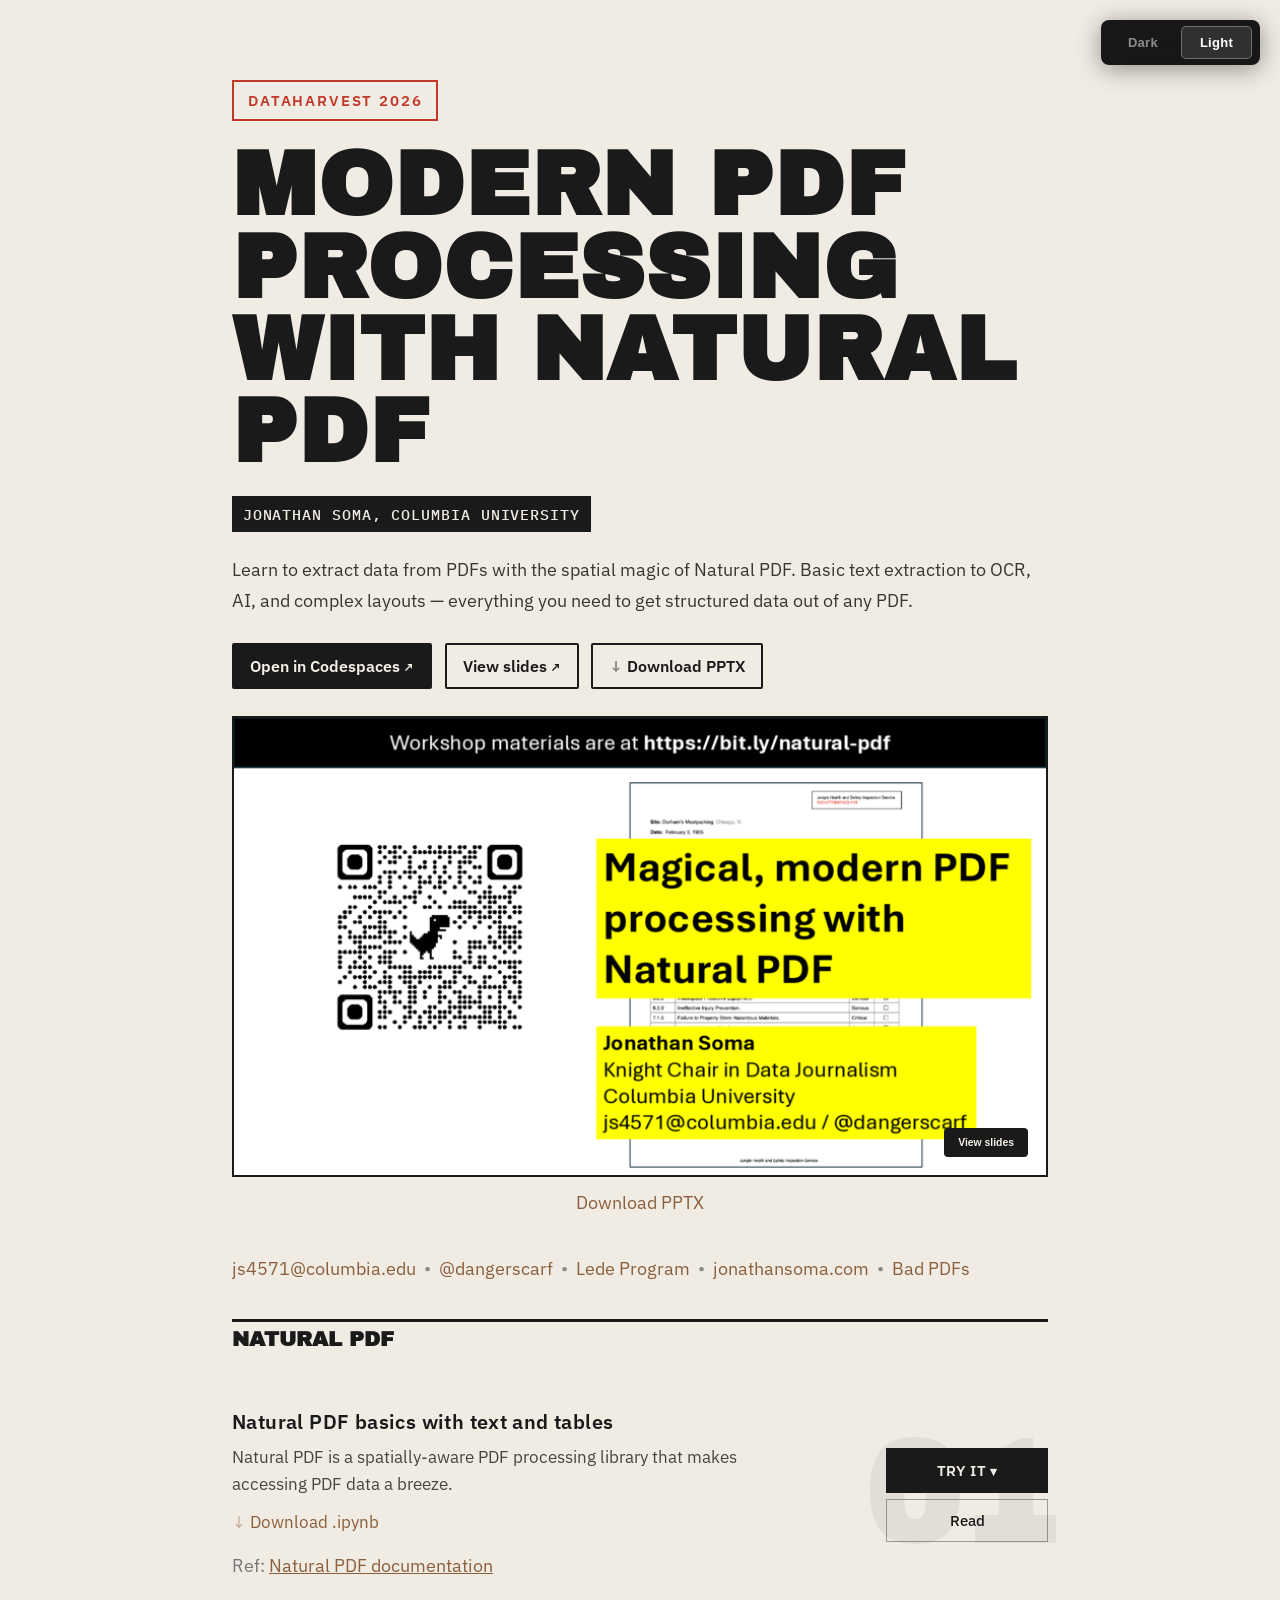
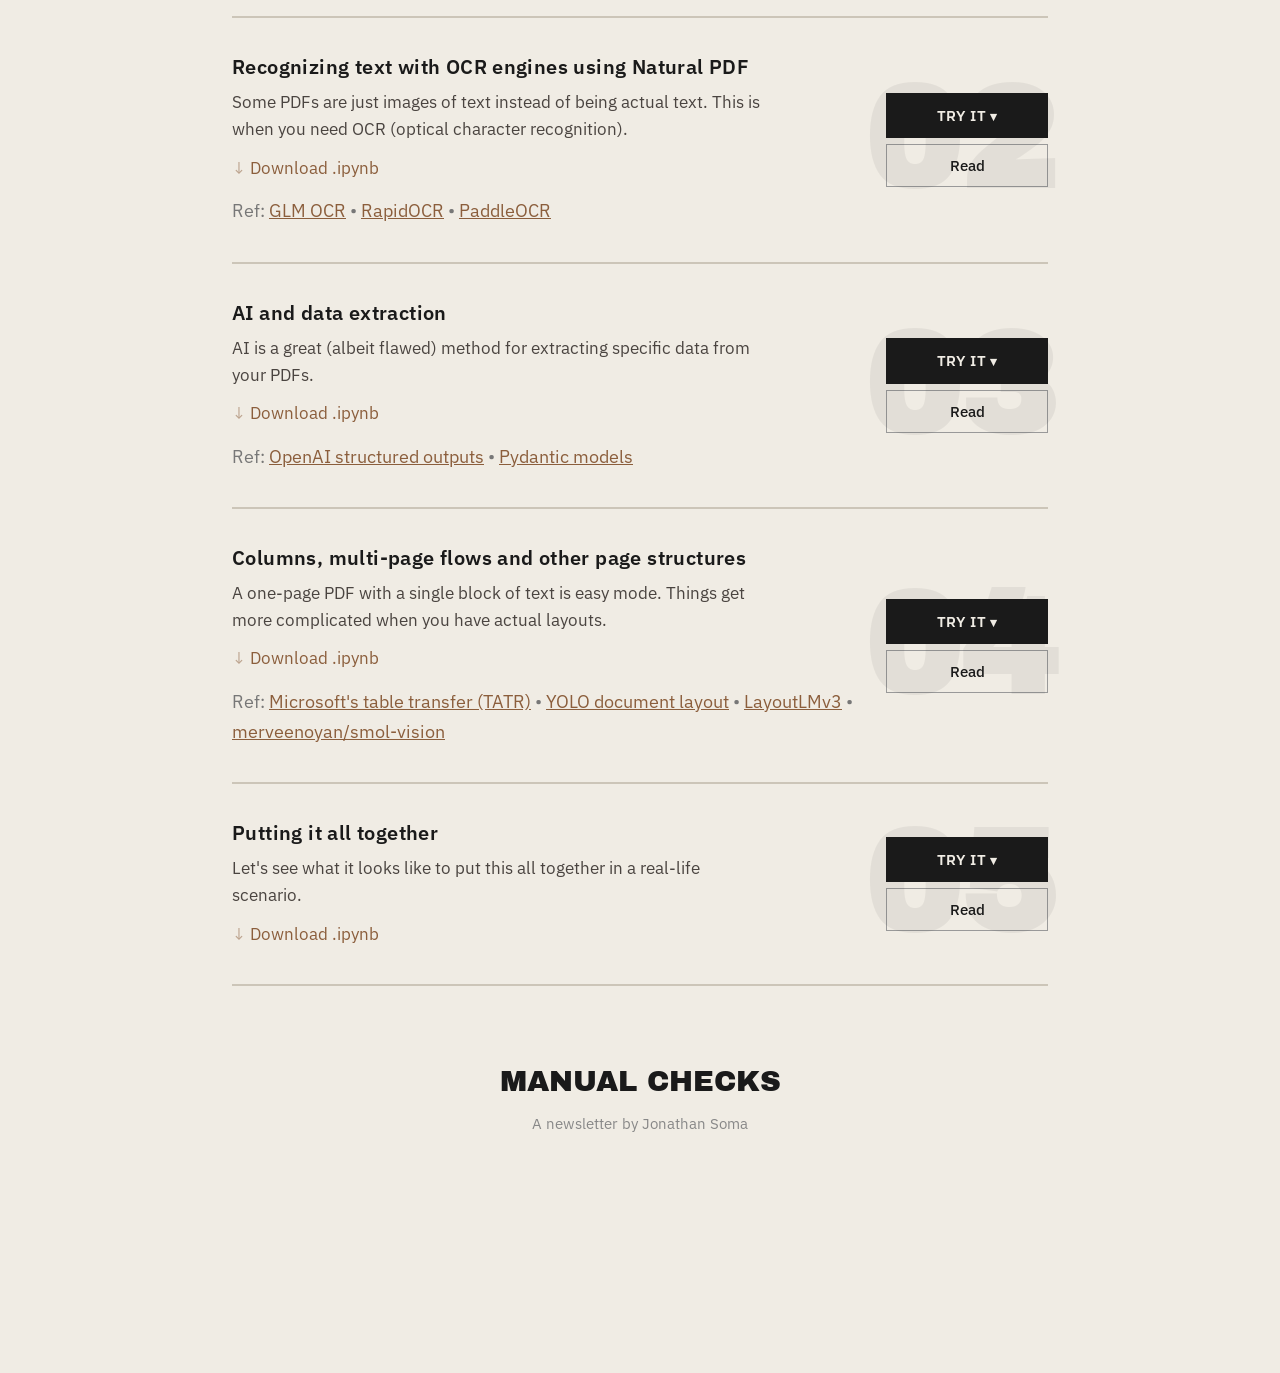
==== commit 0fb096ed: "here we go" ====
--- a/docs/index.html
+++ b/docs/index.html
@@ -16,14 +16,14 @@
     <meta property="og:type" content="website">
     <meta property="og:url" content="https://jsoma.github.io/natural-pdf-workshop/">
     <meta property="og:site_name" content="Modern PDF processing with Natural PDF">
-    <meta property="og:image" content="https://jsoma.github.io/natural-pdf-workshop/social-image.svg">
+    <meta property="og:image" content="https://jsoma.github.io/natural-pdf-workshop/natural-pdf-social.png">
     <meta property="og:image:width" content="1200">
-    <meta property="og:image:height" content="630">
+    <meta property="og:image:height" content="675">
     <meta property="og:image:alt" content="Modern PDF processing with Natural PDF preview">
     <meta name="twitter:card" content="summary_large_image">
     <meta name="twitter:title" content="Modern PDF processing with Natural PDF">
     <meta name="twitter:description" content="Learn to extract data from PDFs with the spatial magic of Natural PDF. Basic text extraction to OCR, AI, and complex layouts — everything you need to get structured data out of any PDF.">
-    <meta name="twitter:image" content="https://jsoma.github.io/natural-pdf-workshop/social-image.svg">
+    <meta name="twitter:image" content="https://jsoma.github.io/natural-pdf-workshop/natural-pdf-social.png">
     <meta name="twitter:image:alt" content="Modern PDF processing with Natural PDF preview">
     <meta name="twitter:creator" content="@dangerscarf">
     
@@ -59,8 +59,29 @@
         
         <a href="https://codespaces.new/jsoma/natural-pdf-workshop?ref=main" class="site-action-btn site-action-codespaces site-action-highlight" target="_blank" rel="noopener">Open in Codespaces</a>
         
-    </div>
-    
+        <a href="./natural-pdf.pdf" class="site-action-btn site-action-slides">View slides</a>
+        
+        <a href="./natural-pdf.pptx" class="site-action-btn site-action-download" download>Download PPTX</a>
+        
+    </div>
+    
+    
+    <div id="slides-natural-pdf" class="slide-embed workshop-slide-embed">
+    <button class="slide-preview" type="button" onclick="loadSlides('slides-natural-pdf', './natural-pdf.pdf')">
+        
+        <img src="./natural-pdf-thumb.png" alt="Slide deck preview">
+        
+        <span class="slide-preview-label">View slides</span>
+    </button>
+    
+    <div class="slide-download">
+        <a href="./natural-pdf.pptx" download>Download PPTX</a>
+    </div>
+    
+    <div class="slide-container" style="display: none;">
+        <iframe title="Workshop slides" loading="lazy"></iframe>
+    </div>
+</div>
     
     
     <div class="site-meta-links">
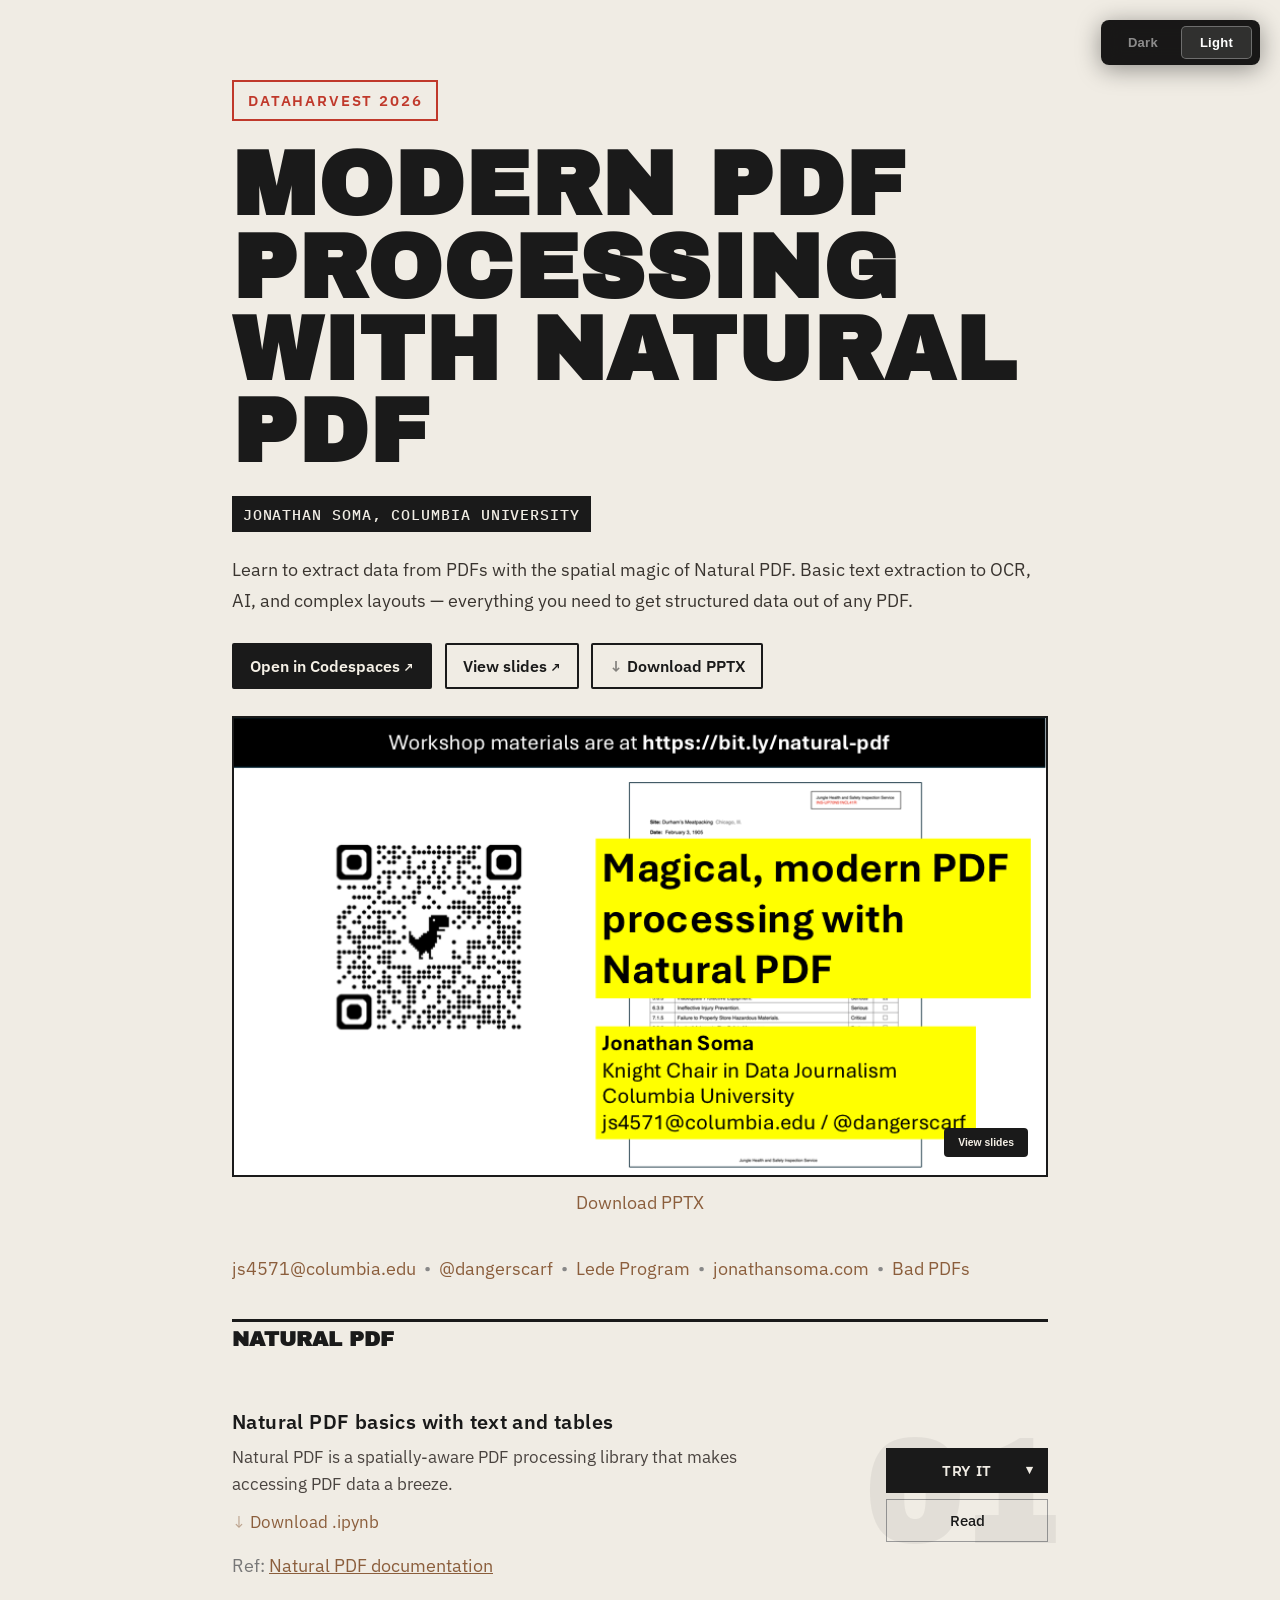
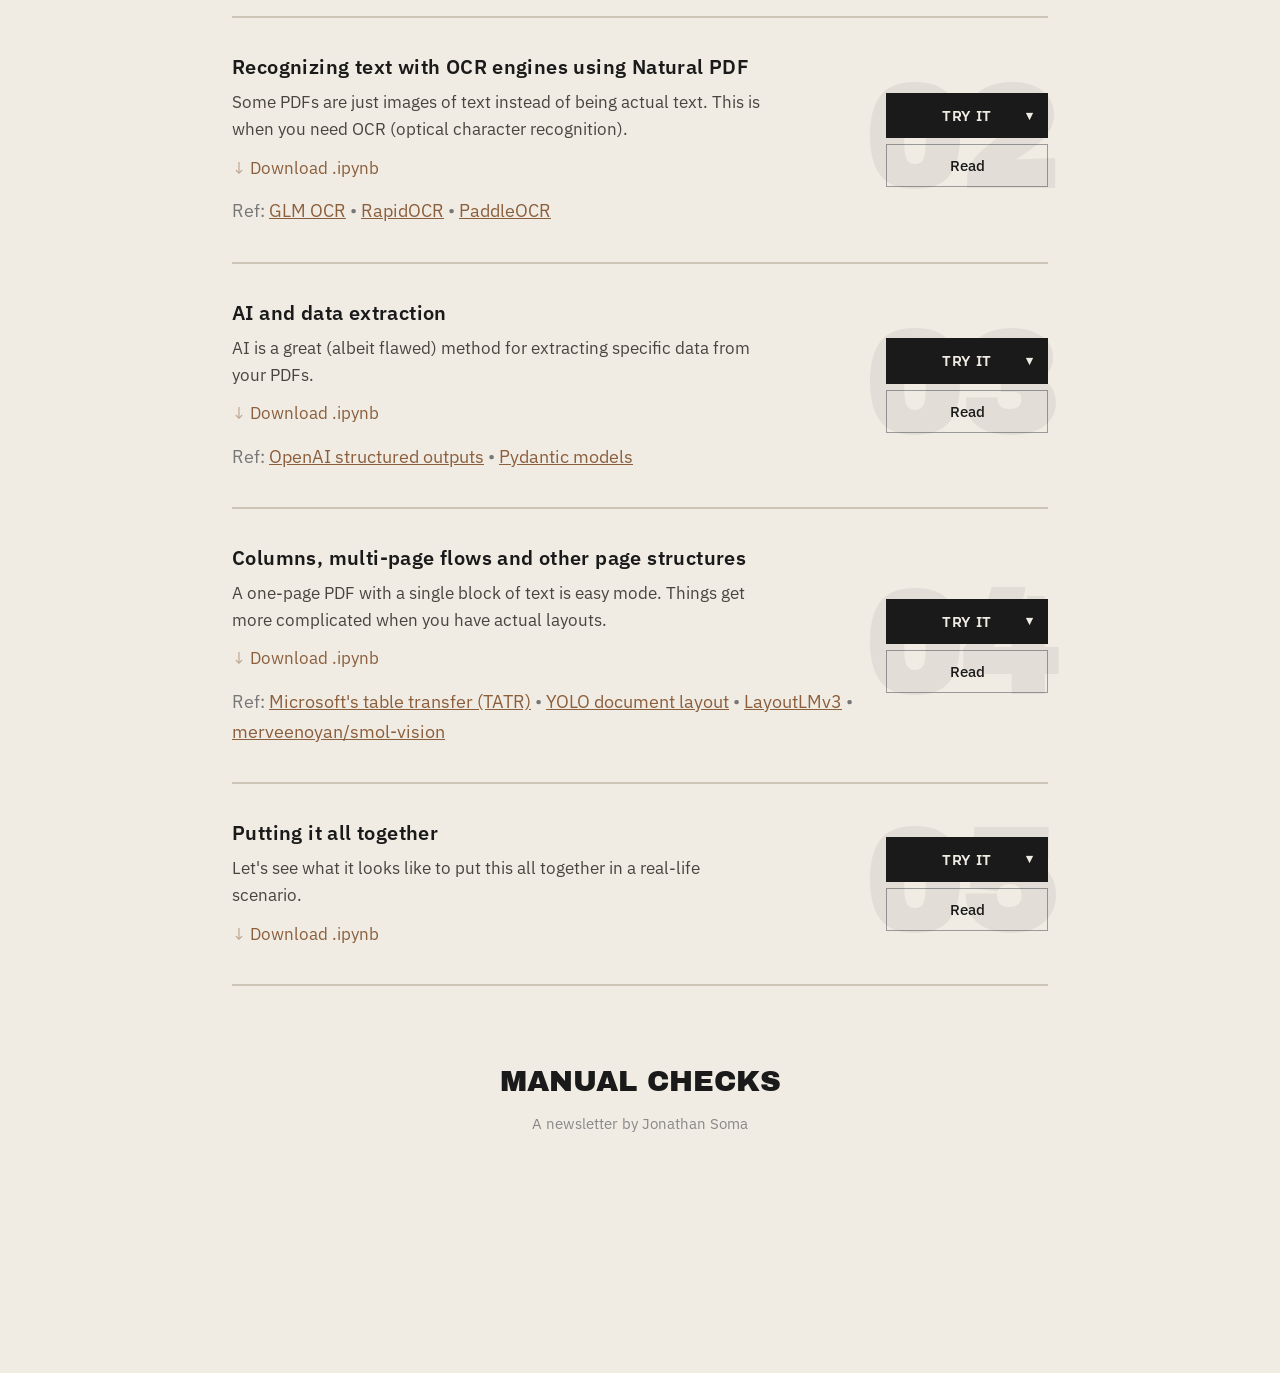
==== commit 9fc39f95: "dropdown" ====
--- a/docs/index.html
+++ b/docs/index.html
@@ -16,14 +16,14 @@
     <meta property="og:type" content="website">
     <meta property="og:url" content="https://jsoma.github.io/natural-pdf-workshop/">
     <meta property="og:site_name" content="Modern PDF processing with Natural PDF">
-    <meta property="og:image" content="https://jsoma.github.io/natural-pdf-workshop/natural-pdf-social.png">
-    <meta property="og:image:width" content="1200">
-    <meta property="og:image:height" content="675">
+    <meta property="og:image" content="https://jsoma.github.io/natural-pdf-workshop/natural-pdf-thumb.png">
+    <meta property="og:image:width" content="800">
+    <meta property="og:image:height" content="450">
     <meta property="og:image:alt" content="Modern PDF processing with Natural PDF preview">
     <meta name="twitter:card" content="summary_large_image">
     <meta name="twitter:title" content="Modern PDF processing with Natural PDF">
     <meta name="twitter:description" content="Learn to extract data from PDFs with the spatial magic of Natural PDF. Basic text extraction to OCR, AI, and complex layouts — everything you need to get structured data out of any PDF.">
-    <meta name="twitter:image" content="https://jsoma.github.io/natural-pdf-workshop/natural-pdf-social.png">
+    <meta name="twitter:image" content="https://jsoma.github.io/natural-pdf-workshop/natural-pdf-thumb.png">
     <meta name="twitter:image:alt" content="Modern PDF processing with Natural PDF preview">
     <meta name="twitter:creator" content="@dangerscarf">
     
--- a/docs/static/index.css
+++ b/docs/static/index.css
@@ -96,8 +96,17 @@
 .try-menu > summary::-webkit-details-marker {
     display: none;
 }
+.try-menu > .primary-btn {
+    position: relative;
+    display: block;
+    text-align: center;
+}
 .try-menu > .primary-btn::after {
-    content: ' \25BE';
+    content: '\25BE';
+    position: absolute;
+    right: 1.1em;
+    top: 50%;
+    transform: translateY(-50%);
 }
 .try-options {
     position: absolute;
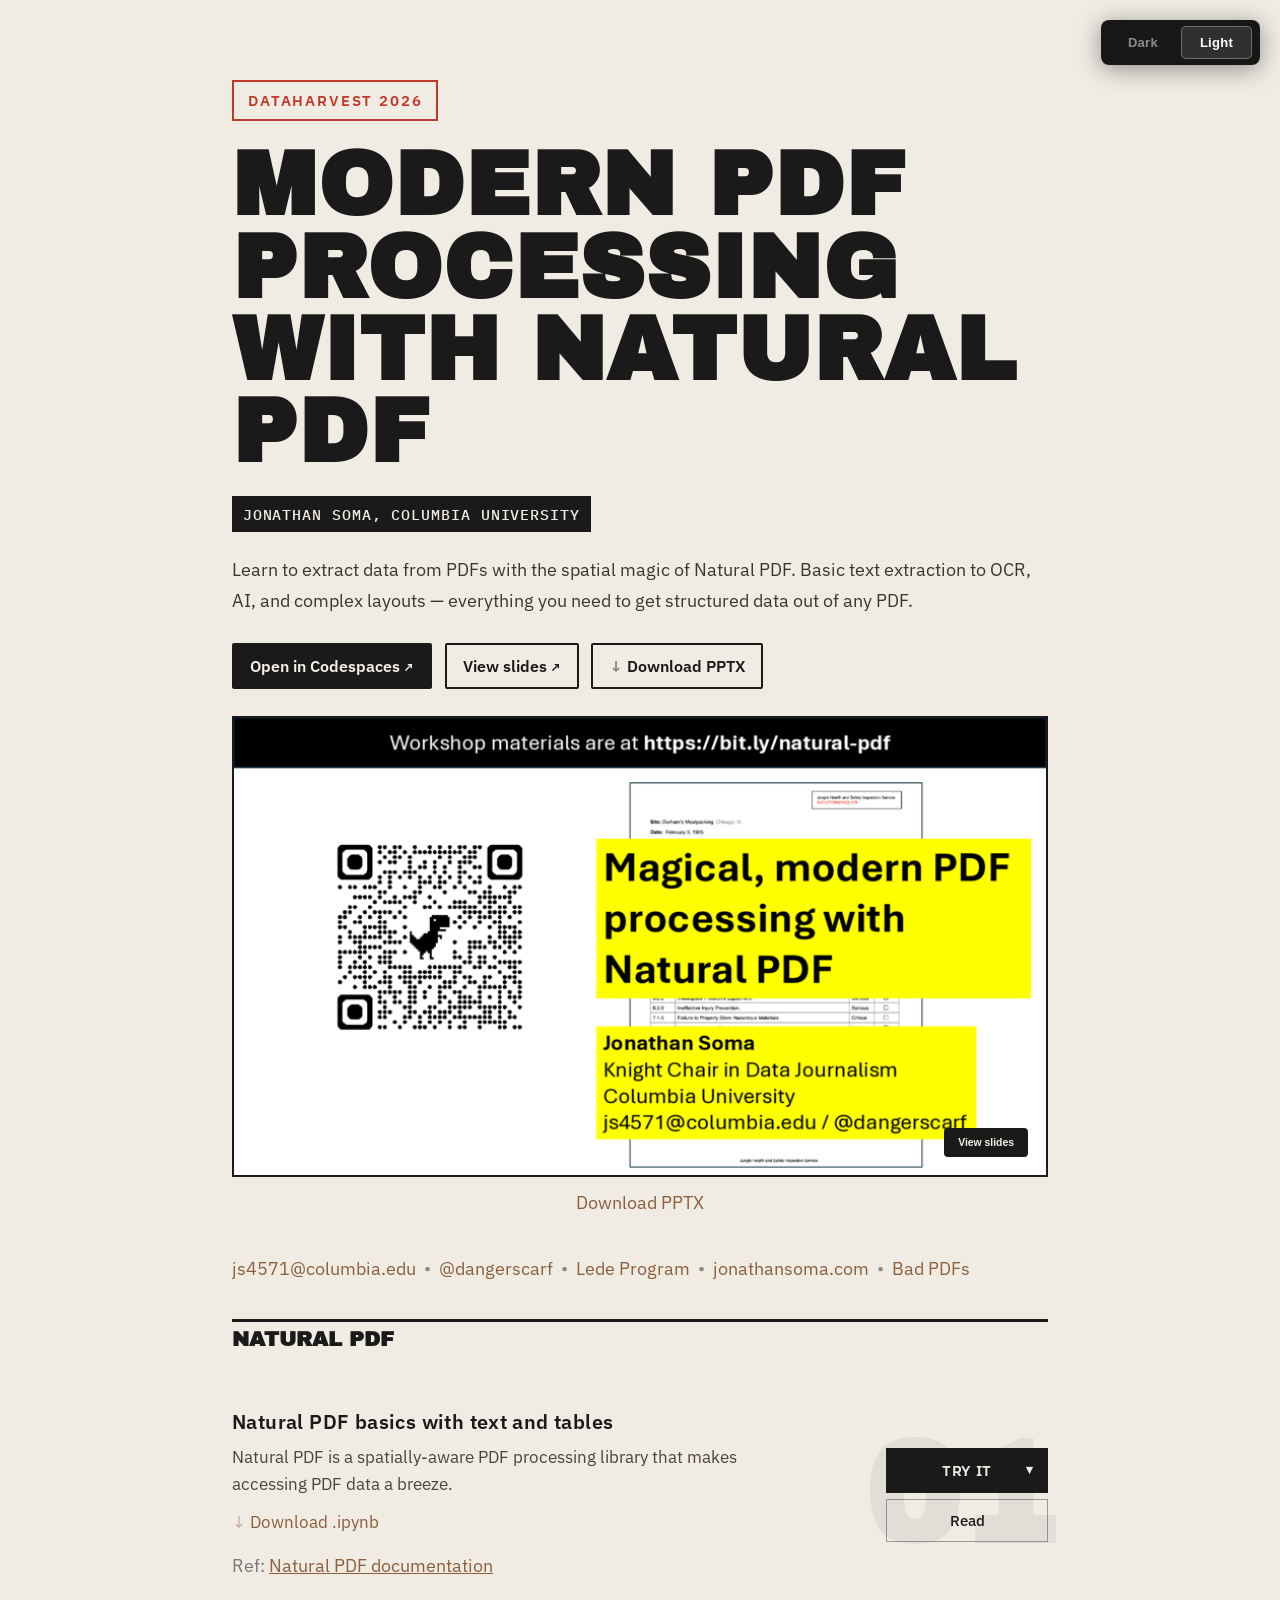
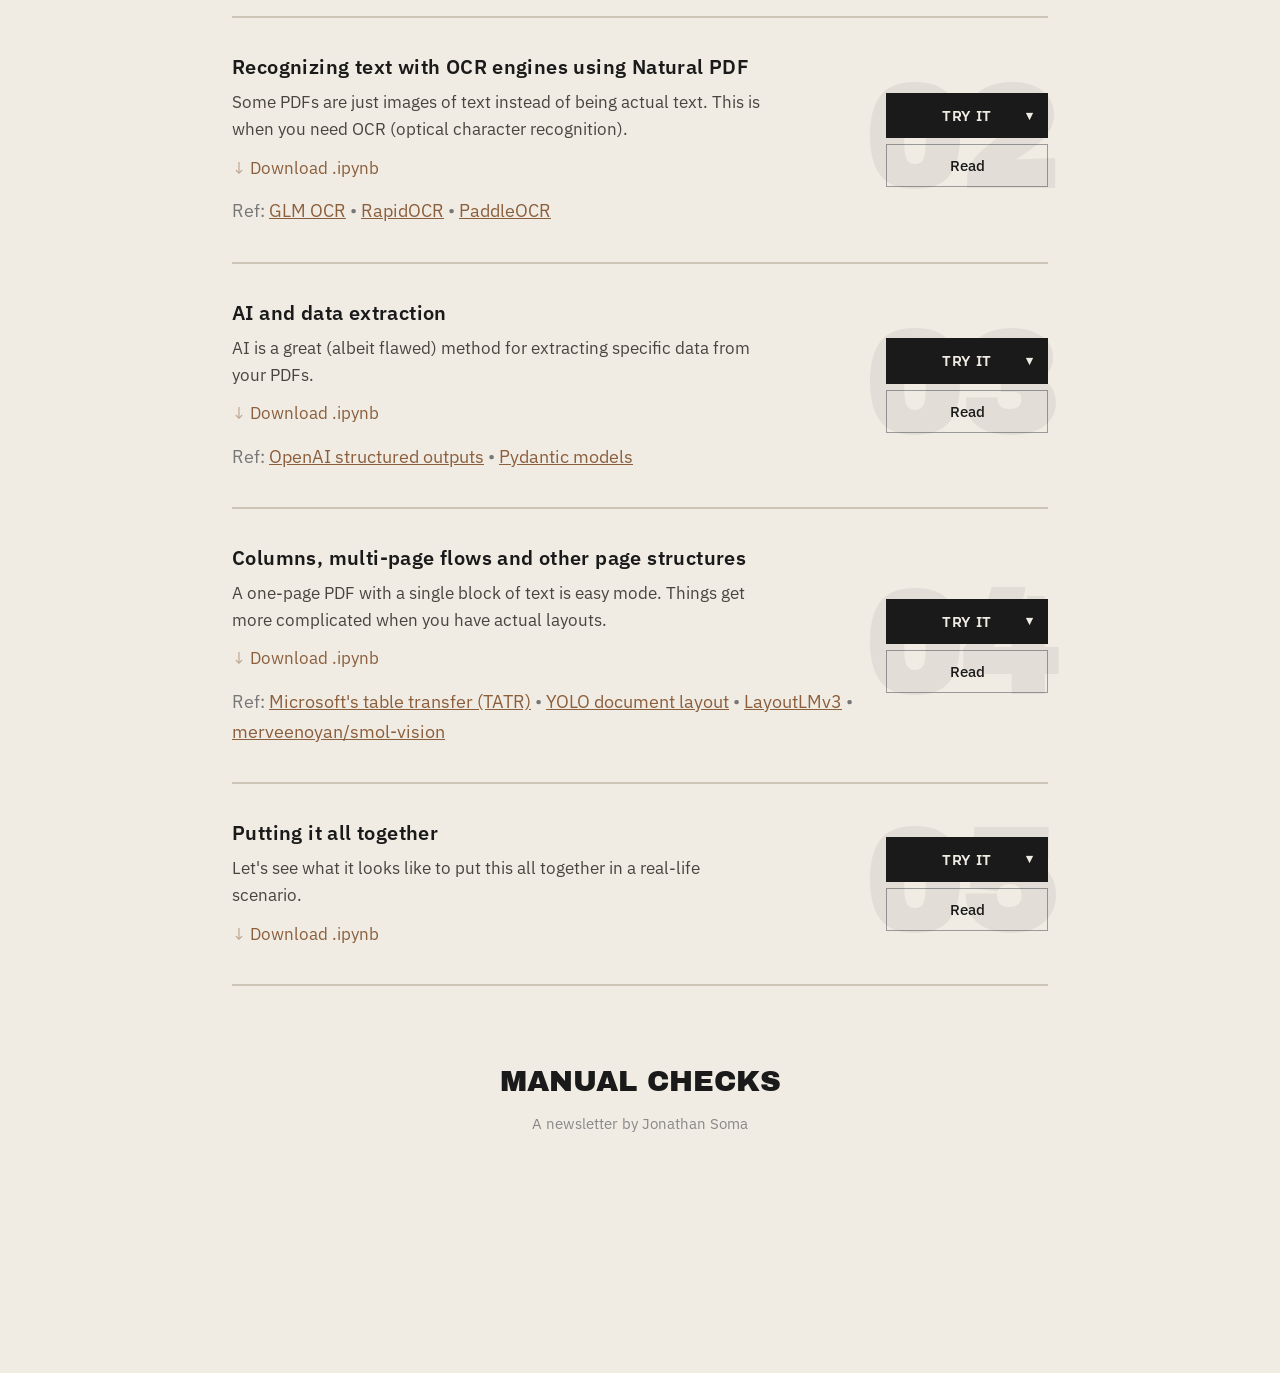
==== commit 24b6a93d: "social" ====
--- a/docs/index.html
+++ b/docs/index.html
@@ -16,14 +16,14 @@
     <meta property="og:type" content="website">
     <meta property="og:url" content="https://jsoma.github.io/natural-pdf-workshop/">
     <meta property="og:site_name" content="Modern PDF processing with Natural PDF">
-    <meta property="og:image" content="https://jsoma.github.io/natural-pdf-workshop/natural-pdf-thumb.png">
-    <meta property="og:image:width" content="800">
-    <meta property="og:image:height" content="450">
+    <meta property="og:image" content="https://jsoma.github.io/natural-pdf-workshop/natural-pdf-social.png">
+    <meta property="og:image:width" content="1200">
+    <meta property="og:image:height" content="675">
     <meta property="og:image:alt" content="Modern PDF processing with Natural PDF preview">
     <meta name="twitter:card" content="summary_large_image">
     <meta name="twitter:title" content="Modern PDF processing with Natural PDF">
     <meta name="twitter:description" content="Learn to extract data from PDFs with the spatial magic of Natural PDF. Basic text extraction to OCR, AI, and complex layouts — everything you need to get structured data out of any PDF.">
-    <meta name="twitter:image" content="https://jsoma.github.io/natural-pdf-workshop/natural-pdf-thumb.png">
+    <meta name="twitter:image" content="https://jsoma.github.io/natural-pdf-workshop/natural-pdf-social.png">
     <meta name="twitter:image:alt" content="Modern PDF processing with Natural PDF preview">
     <meta name="twitter:creator" content="@dangerscarf">
     
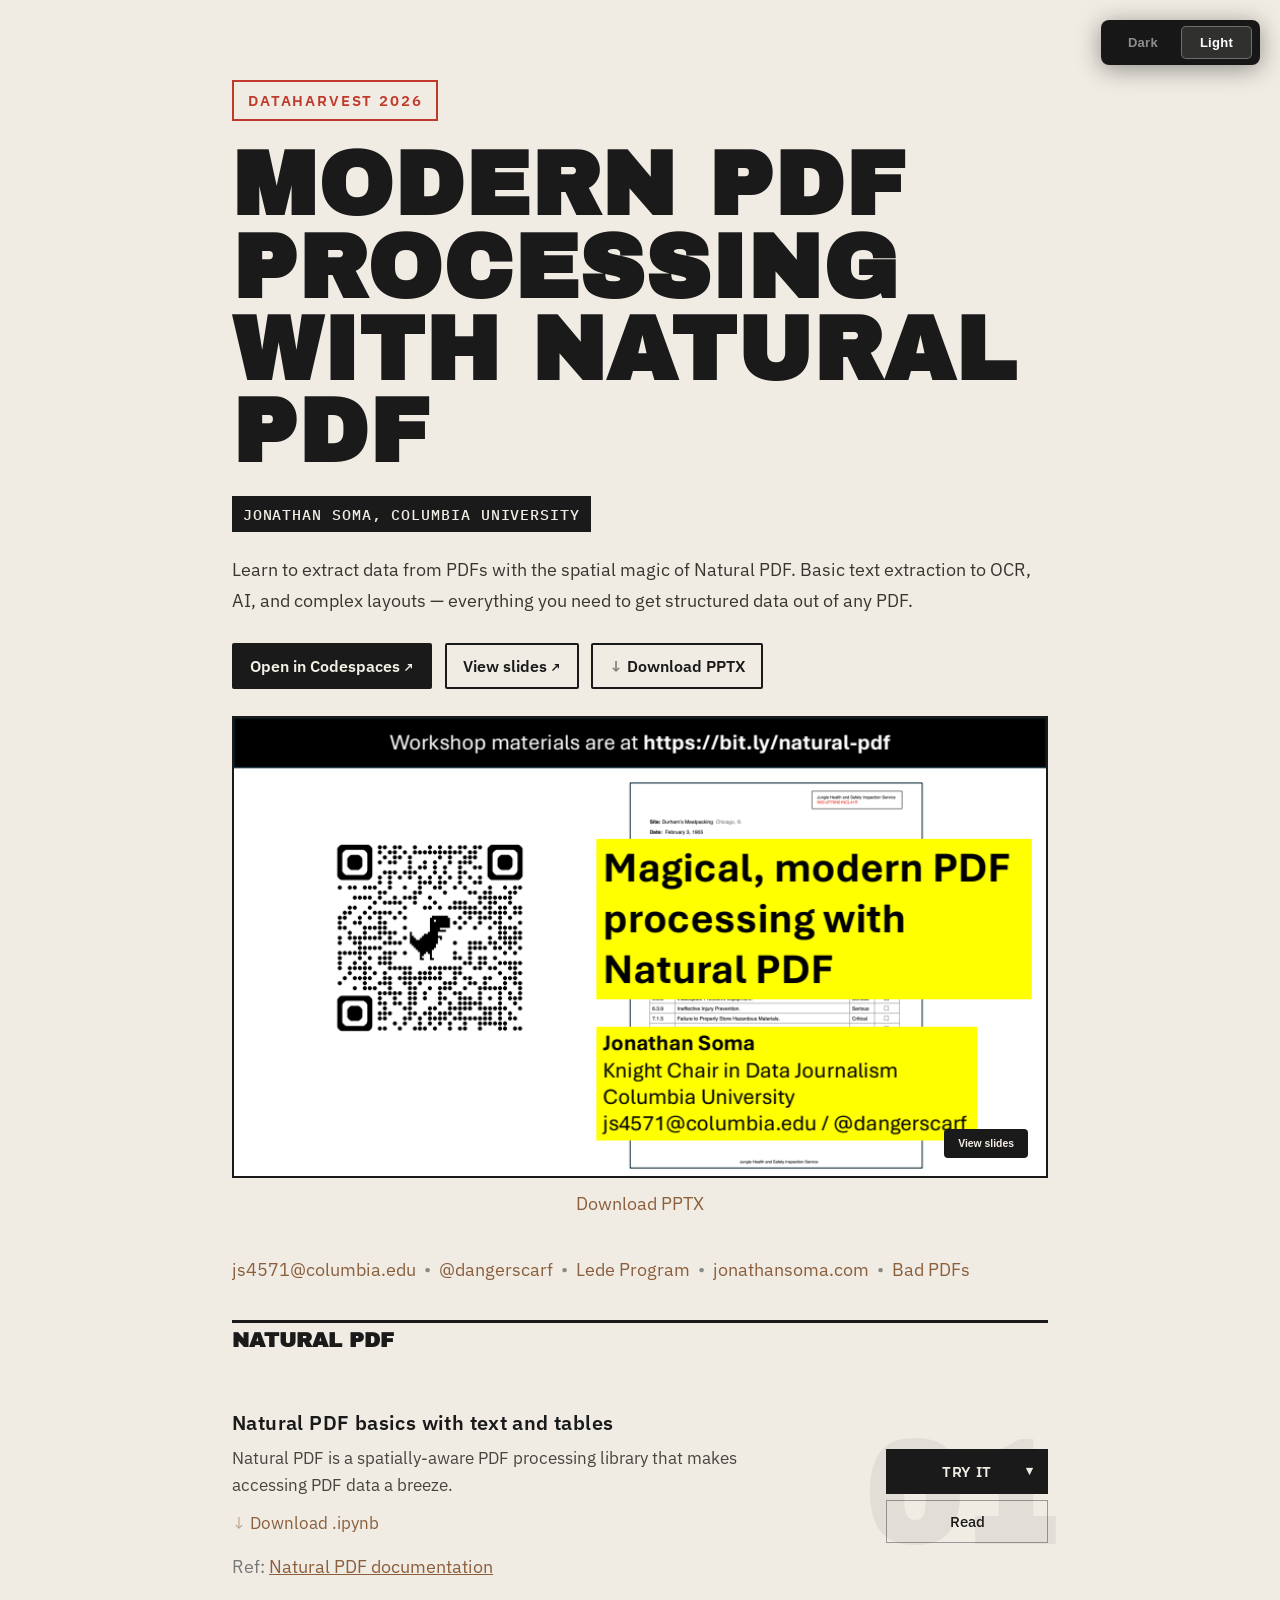
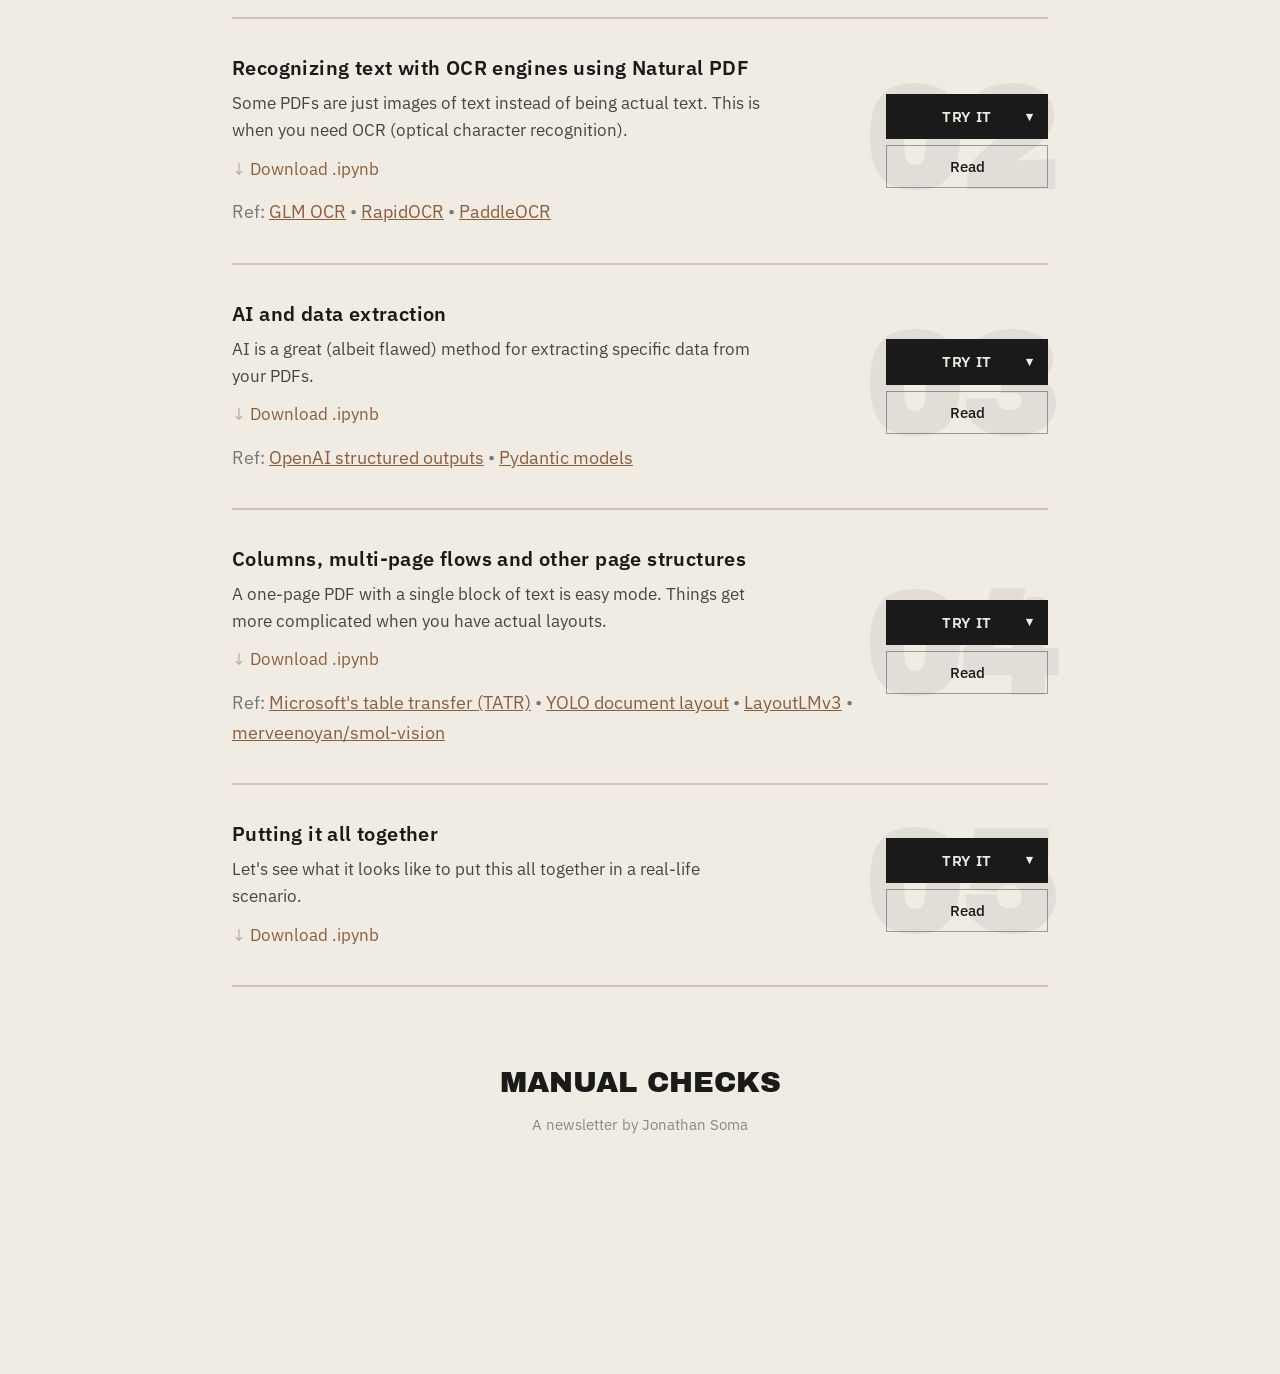
==== commit b717914c: "social" ====
--- a/docs/index.html
+++ b/docs/index.html
@@ -18,7 +18,7 @@
     <meta property="og:site_name" content="Modern PDF processing with Natural PDF">
     <meta property="og:image" content="https://jsoma.github.io/natural-pdf-workshop/natural-pdf-social.png">
     <meta property="og:image:width" content="1200">
-    <meta property="og:image:height" content="675">
+    <meta property="og:image:height" content="676">
     <meta property="og:image:alt" content="Modern PDF processing with Natural PDF preview">
     <meta name="twitter:card" content="summary_large_image">
     <meta name="twitter:title" content="Modern PDF processing with Natural PDF">
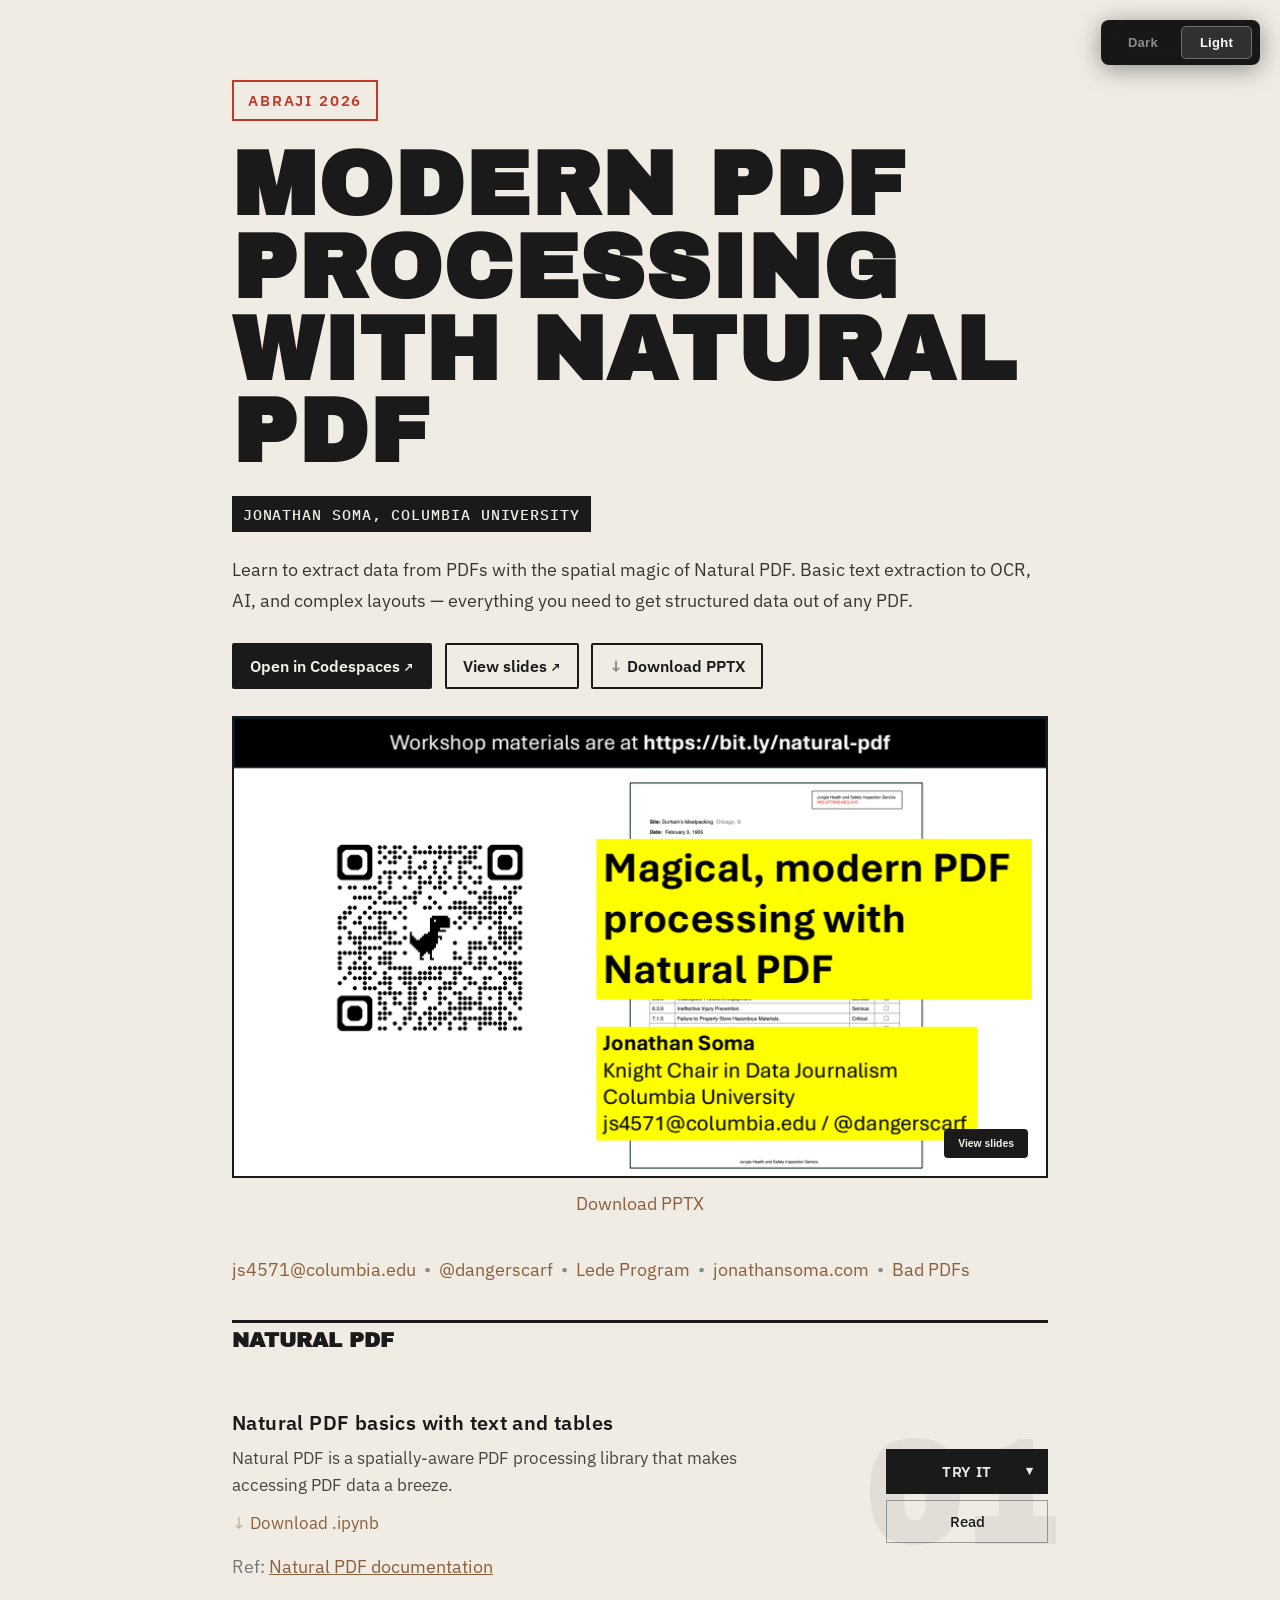
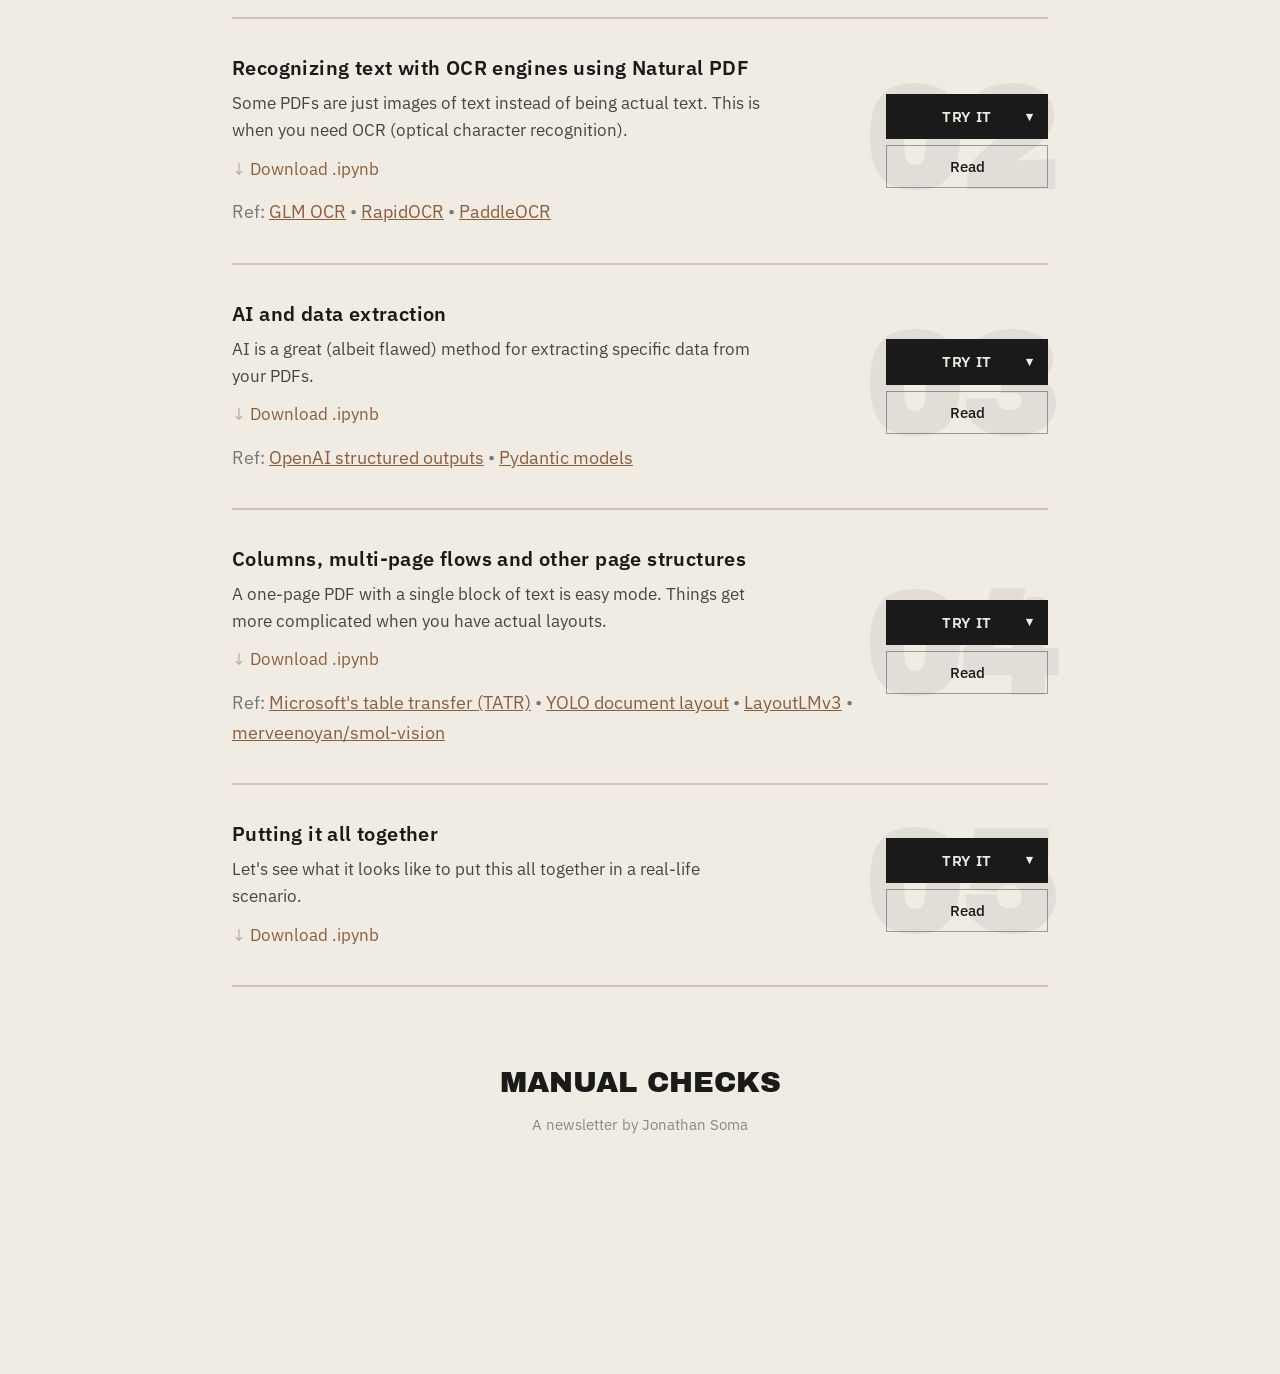
==== commit 71a86983: "Colab restart check, natural-pdf 0.7.0, Abraji 2026 Co-Authored-By: Claude Fable 5 <noreply@anthropi" ====
--- a/docs/index.html
+++ b/docs/index.html
@@ -50,7 +50,7 @@
 <div class="page">
     
 <header>
-    <div class="conference-label">Dataharvest 2026</div>
+    <div class="conference-label">Abraji 2026</div>
     <h1 class="site-title">Modern PDF processing with Natural PDF</h1>
     <p class="site-author">Jonathan Soma, Columbia University</p>
     <div class="site-description"><p>Learn to extract data from PDFs with the spatial magic of Natural PDF. Basic text extraction to OCR, AI, and complex layouts — everything you need to get structured data out of any PDF.</p></div>
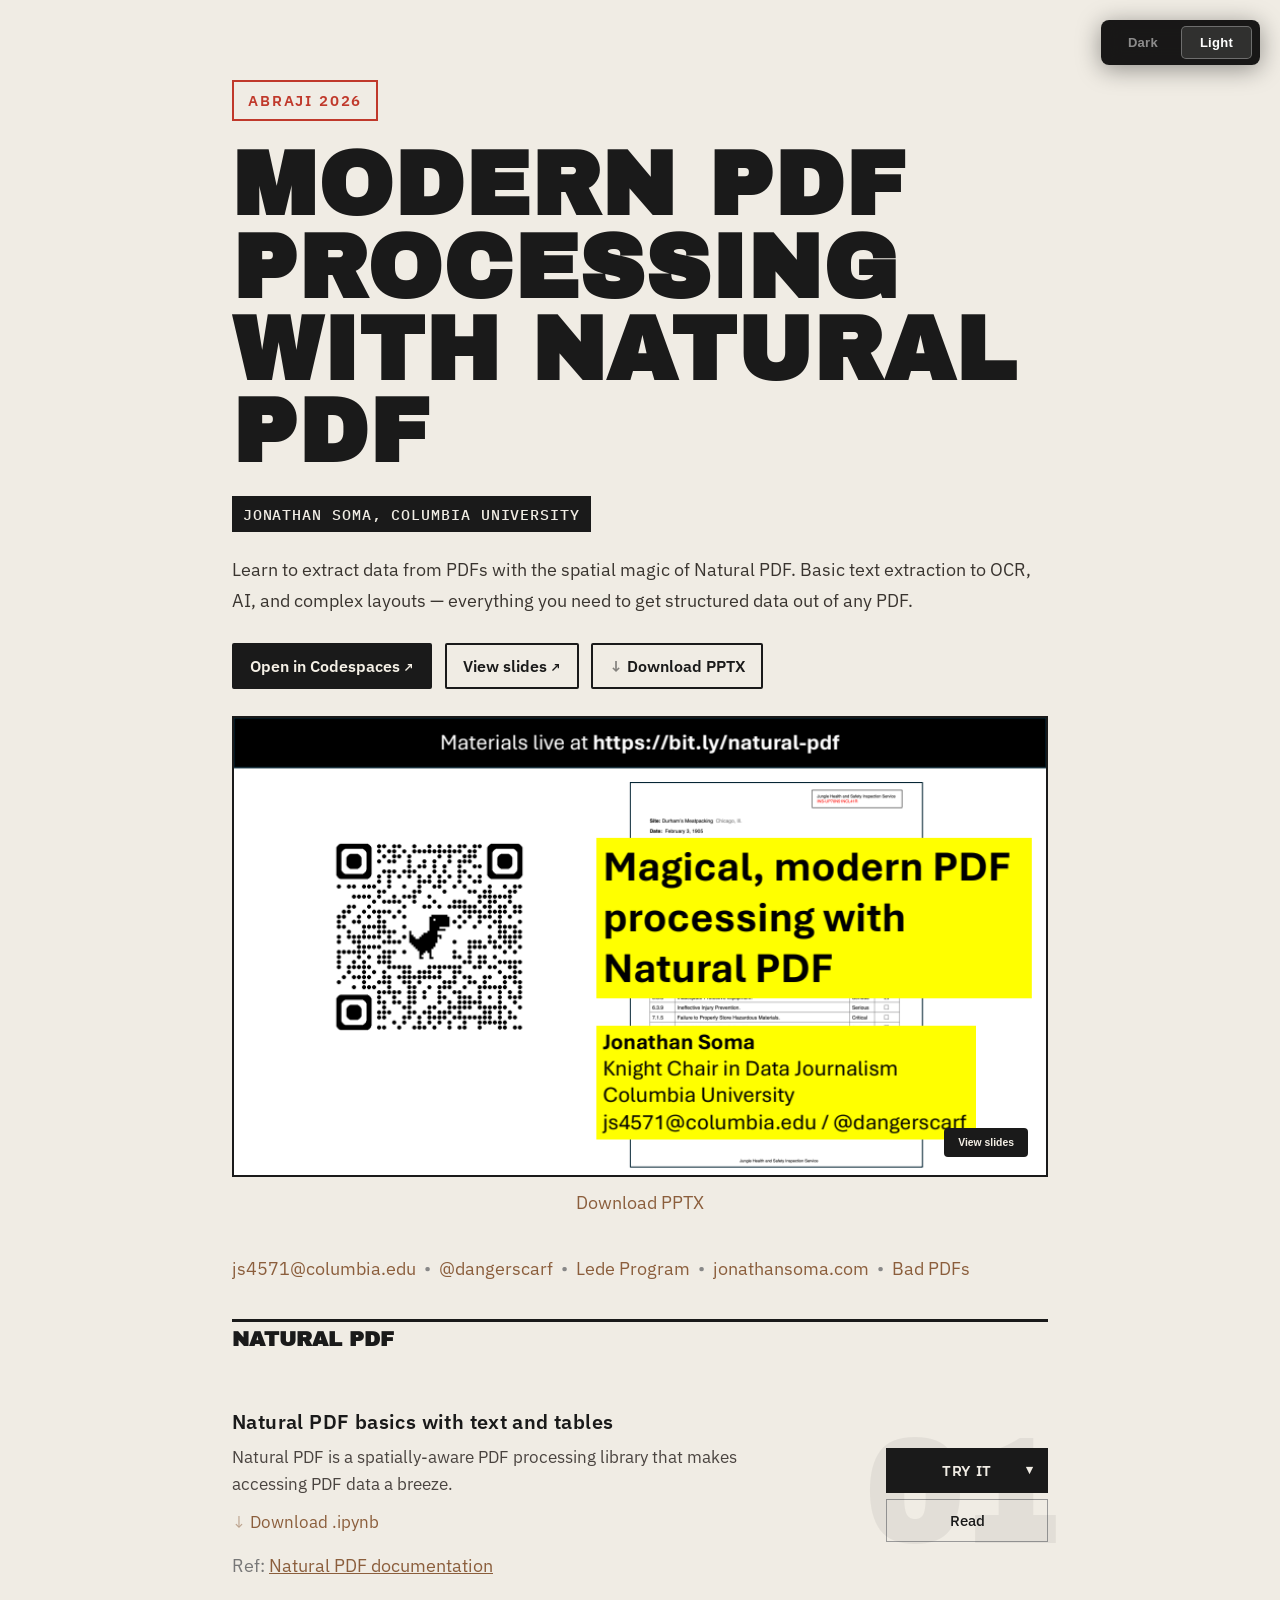
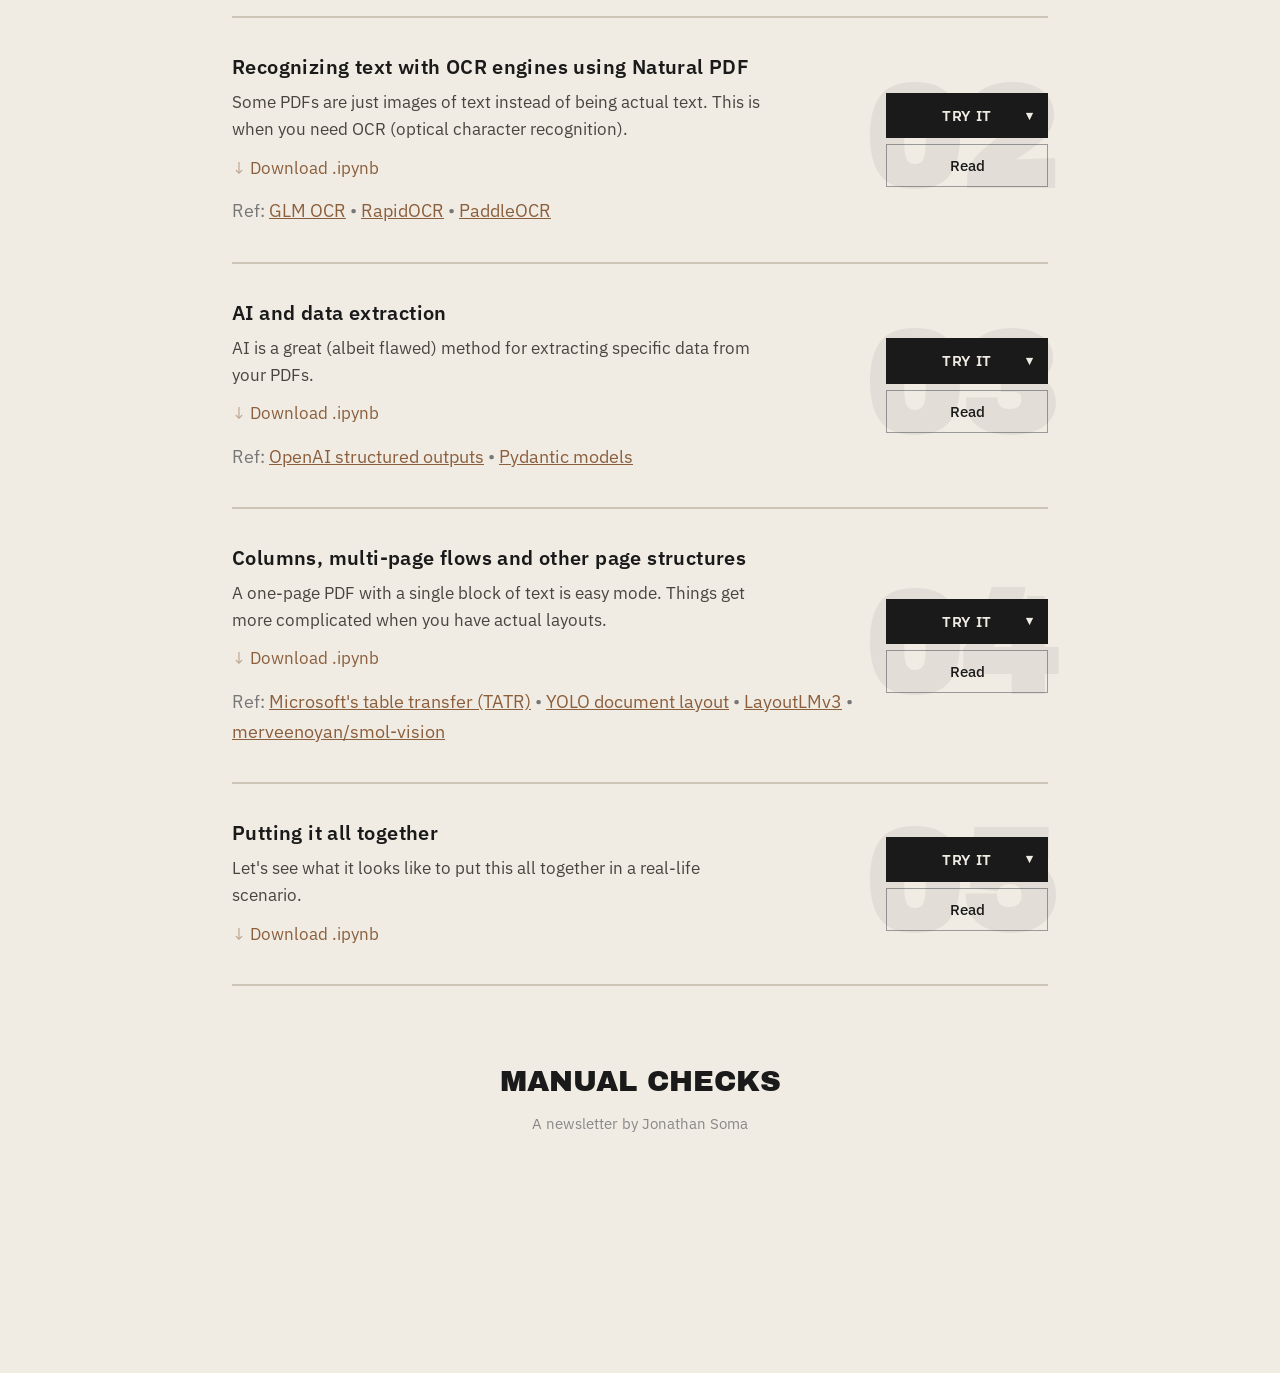
==== commit 7a8ce30b: "Updated slide deck, gitignore Co-Authored-By: Claude Fable 5 <noreply@anthropic.com>" ====
--- a/docs/index.html
+++ b/docs/index.html
@@ -18,7 +18,7 @@
     <meta property="og:site_name" content="Modern PDF processing with Natural PDF">
     <meta property="og:image" content="https://jsoma.github.io/natural-pdf-workshop/natural-pdf-social.png">
     <meta property="og:image:width" content="1200">
-    <meta property="og:image:height" content="676">
+    <meta property="og:image:height" content="675">
     <meta property="og:image:alt" content="Modern PDF processing with Natural PDF preview">
     <meta name="twitter:card" content="summary_large_image">
     <meta name="twitter:title" content="Modern PDF processing with Natural PDF">
